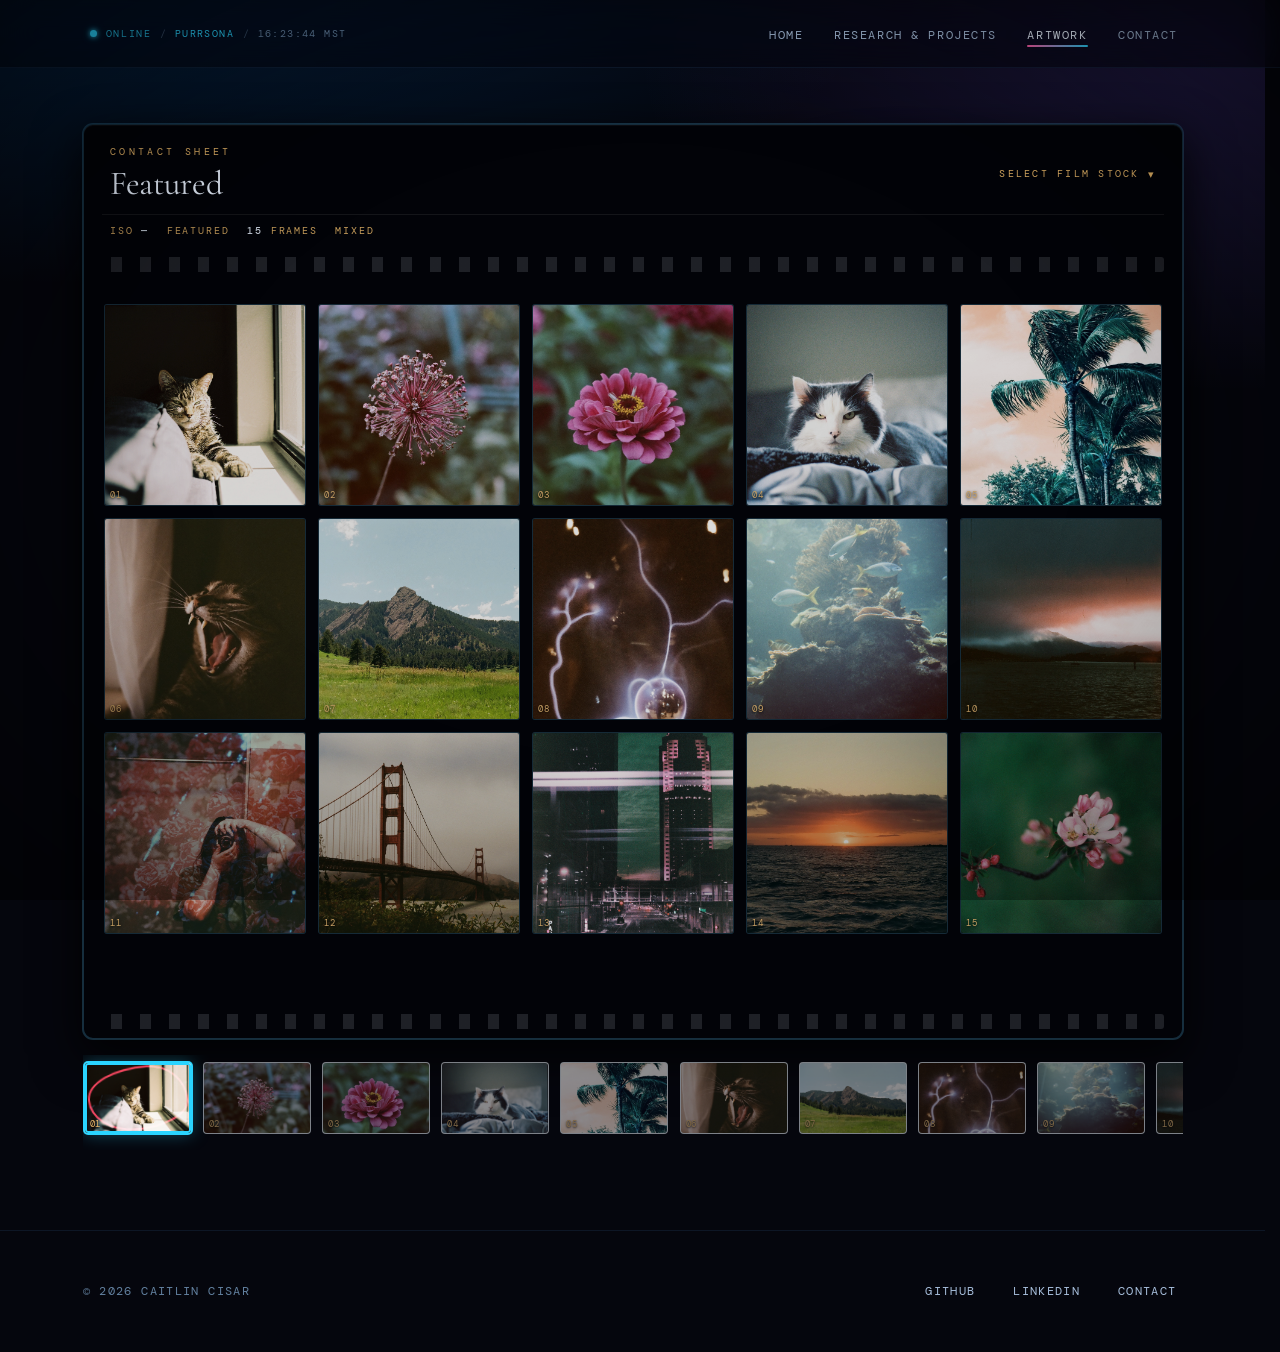
==== artwork.html @ 6bfe5626 "Initial commit: personal website" ====
<!DOCTYPE html>
<html lang="en" data-theme="night">
<head>
  <meta charset="UTF-8" />
  <meta name="viewport" content="width=device-width, initial-scale=1.0" />
  <title>Artwork — Caitlin Cisar</title>
  <meta name="description" content="Film photography by Caitlin Cisar." />
  <meta name="author" content="Caitlin Cisar" />
  <meta name="theme-color" content="#060a14" />

  <!-- Social sharing. Base URL is the live custom domain; update it here if the domain changes. -->
  <meta property="og:type" content="website" />
  <meta property="og:site_name" content="Caitlin Cisar" />
  <meta property="og:title" content="Artwork — Caitlin Cisar" />
  <meta property="og:description" content="Film photography by Caitlin Cisar." />
  <meta property="og:url" content="https://www.caitlincisar.com/artwork.html" />
  <meta property="og:image" content="https://www.caitlincisar.com/images/Featured/featured-01.jpg" />
  <meta name="twitter:card" content="summary_large_image" />
  <meta name="twitter:title" content="Artwork — Caitlin Cisar" />
  <meta name="twitter:description" content="Film photography by Caitlin Cisar." />
  <meta name="twitter:image" content="https://www.caitlincisar.com/images/Featured/featured-01.jpg" />

  <link rel="icon" href="favicon.png" type="image/png" />
  <link rel="stylesheet" href="style.css" />
  <noscript><style>[data-reveal]{opacity:1 !important;transform:none !important;}</style></noscript>
</head>
<body>

  <div class="night-grid" aria-hidden="true"></div>

  <main>
    <div class="container">

      <!-- Contact sheet: film-stock selector + cinematic frame + filmstrip -->
      <section class="contact-sheet" id="contactSheet" data-reveal>
        <div class="filmframe">

          <div class="cs-head">
            <div class="cs-bar">
              <div class="cs-title">
                <span class="cs-kicker">Contact Sheet</span>
                <h2 class="cs-roll" id="csRoll">—</h2>
              </div>
              <div class="cs-stocks" id="stockMenu">
                <button class="cs-stocks-trigger" id="stockTrigger" type="button"
                        aria-haspopup="listbox" aria-expanded="false" aria-controls="stockOptions">
                  Select Film Stock <span class="cs-caret" aria-hidden="true">▾</span>
                </button>
                <ul class="cs-stocks-options" id="stockOptions" role="listbox" aria-label="Film stock" hidden></ul>
              </div>
            </div>

            <div class="cs-meta" id="csMeta"></div>
          </div>

          <div class="sprockets" aria-hidden="true"></div>
          <div class="rebate-print" id="rebate" aria-hidden="true"></div>

          <!-- Fixed-height content shell so grid ⇄ single never resizes -->
          <div class="cs-content">

          <!-- Contact-sheet grid view (all frames) -->
          <div class="contact-grid" id="contactGrid" role="list" aria-label="Contact sheet — all frames"></div>

          <!-- Single-frame cinematic viewer -->
          <div class="gallery-stage" id="stage" role="group" aria-label="Featured photograph">
            <img id="frameA" class="show" alt="" />
            <img id="frameB" alt="" />

            <button class="gallery-back" id="backBtn" type="button" aria-label="Back to contact sheet">⊞ Contact sheet</button>
            <button class="gallery-expand" id="expandBtn" type="button" aria-label="View full size">Expand ⤢</button>

            <button class="gallery-nav prev" id="prevBtn" type="button" aria-label="Previous photo">‹</button>
            <button class="gallery-nav next" id="nextBtn" type="button" aria-label="Next photo">›</button>

            <div class="gallery-hud">
              <span class="gallery-frame-no" id="frameNo"></span>
            </div>

            <div class="shutter" id="shutter" aria-hidden="true"></div>
          </div>

          </div><!-- /.cs-content -->

          <div class="sprockets" aria-hidden="true"></div>
        </div>

        <div class="filmstrip" id="filmstrip" role="tablist" aria-label="Photo thumbnails"></div>
      </section>

    </div>
  </main>

  <div class="lightbox" id="lightbox" role="dialog" aria-modal="true" aria-label="Photo viewer">
    <div class="lightbox-inner">
      <button class="lightbox-close" id="lightboxClose">Close ✕</button>
      <img id="lightboxImg" alt="" />
    </div>
  </div>

  <script>
  // ── CONTACT SHEET / CINEMATIC GALLERY ─────────────────────────────
  (function() {

    // ── COLLECTIONS ──────────────────────────────────────────────────
    // Each entry is one collection in the dropdown — a themed set ("Lady
    // Grey") or a real film stock ("Kodak Gold"), they work the same way:
    //   folder : a subfolder under images/ where that set's scans live
    //   frames : the photo filenames in that folder (no captions needed)
    // Entries with an empty `frames` array are auto-hidden, so you can
    // pre-stub a collection and fill it in later. The dropdown sorts them
    // alphabetically, and every roll deals its contact sheet in a fresh
    // random order on each visit. Cosmetic fields: `grease` is the "select"
    // circle on the active frame, and `iso`/`code`/`format` print in the
    // meta + rebate row (use friendly values for non-film sets).
    //
    // Scans are named uniformly by tools/rename-images.sh as
    // <slug>-NN.<ext>, so `frames` is just seq(slug, count): e.g.
    // seq('kodak-gold', 20) -> kodak-gold-01.jpg … kodak-gold-20.jpg.
    // Pass a third arg for a non-jpg extension, or spread two calls when a
    // roll mixes formats.
    const seq = (slug, count, ext = 'jpg') =>
      Array.from({ length: count }, (_, i) =>
        `${slug}-${String(i + 1).padStart(2, '0')}.${ext}`);

    const STOCKS = [

      // ── THEMED COLLECTIONS ───────────────────────────────────────────
      {
        // A curated mix — copy favorites from any roll into images/Featured.
        name: 'Featured', iso: '—', code: 'FEATURED', format: 'mixed',
        grease: '#ff3b5c', folder: 'images/Featured',
        frames: seq('featured', 15),
      },
      {
        name: 'Black & White', iso: '—', code: 'B&W', format: '35mm',
        grease: '#ff3b5c', folder: 'images/Black & White',
        frames: seq('black-white', 14),
      },
      {
        name: 'Multiple Exposures', iso: '—', code: 'MULTI EXP', format: '35mm',
        grease: '#ffd23b', folder: 'images/Multiple Exposures',
        frames: seq('multiple-exposures', 7),
      },

      // ── FILM STOCKS ──────────────────────────────────────────────────
      {
        name: 'Kodak Gold', iso: 200, code: 'GA 135', format: '35mm',
        grease: '#ff3b5c', folder: 'images/Kodak Gold',
        frames: seq('kodak-gold', 15),
      },
      {
        name: 'Kodak Portra', iso: 400, code: 'PR 135', format: '35mm',
        grease: '#ff3b5c', folder: 'images/Kodak Portra',
        frames: seq('kodak-portra', 15),
      },
      {
        name: 'LomoChrome', iso: '—', code: 'LOMO', format: '35mm',
        grease: '#ffd23b', folder: 'images/LomoChrome',
        frames: seq('lomochrome', 7),
      },

      // ── ADD YOUR OTHER ROLLS BELOW ───────────────────────────────────
      // 1. Make a folder under images/ (the `folder` value).
      // 2. Drop your scans in it.
      // 3. Add the filenames to `frames`.
      // The roll then appears in the dropdown automatically.
      {
        name: 'CineStill 800T', iso: 800, code: '800T', format: '35mm',
        grease: '#ff3b5c', folder: 'images/CineStill',
        frames: [],
      },
      {
        name: 'Ilford HP5', iso: 400, code: 'HP5+', format: '35mm',
        grease: '#ff3b5c', folder: 'images/Ilford HP5',
        frames: [],
      },
    ];

    const SHUFFLE = { name: 'Shuffle All', iso: '—', code: 'MIX', format: '35mm', grease: '#ff3b5c' };

    // ── refs ──
    const stripEl   = document.getElementById('filmstrip');
    const frameNoEl = document.getElementById('frameNo');
    const layerA    = document.getElementById('frameA');
    const layerB    = document.getElementById('frameB');
    const prevBtn   = document.getElementById('prevBtn');
    const nextBtn   = document.getElementById('nextBtn');
    const expandBtn = document.getElementById('expandBtn');
    const backBtn   = document.getElementById('backBtn');
    const menuEl    = document.getElementById('stockMenu');
    const triggerEl = document.getElementById('stockTrigger');
    const optionsEl = document.getElementById('stockOptions');
    const sheetEl   = document.getElementById('contactSheet');
    const rollEl    = document.getElementById('csRoll');
    const metaEl    = document.getElementById('csMeta');
    const rebateEl  = document.getElementById('rebate');
    const gridEl    = document.getElementById('contactGrid');
    const shutterEl = document.getElementById('shutter');

    const reduceMotion = window.matchMedia('(prefers-reduced-motion: reduce)').matches;

    const pad = n => String(n).padStart(2, '0');

    let activeLayer = layerA;
    let activeStock = null;
    let frames  = [];
    let total   = 0;
    let current = 0;
    let thumbs  = [];

    // only rolls that actually have photos — Featured pinned first (it's the
    // landing set for the page), the rest listed alphabetically
    const available = STOCKS.filter(s => s.frames && s.frames.length)
      .sort((a, b) => {
        if (a.name === 'Featured') return -1;
        if (b.name === 'Featured') return 1;
        return a.name.localeCompare(b.name);
      });

    const srcFor = (stock, file) => stock.folder.replace(/\/+$/, '') + '/' + file;
    const expand = stock => stock.frames.map(file => ({ src: srcFor(stock, file), stock }));
    function shuffle(arr) {
      for (let i = arr.length - 1; i > 0; i--) {
        const j = Math.floor(Math.random() * (i + 1));
        [arr[i], arr[j]] = [arr[j], arr[i]];
      }
      return arr;
    }

    // ── populate film-stock dropdown ──
    const stockOpts = [];
    function addStockOption(value, label) {
      const li = document.createElement('li');
      li.className = 'cs-stock-opt';
      li.dataset.value = value;
      li.textContent = label;
      li.setAttribute('role', 'option');
      li.setAttribute('aria-selected', 'false');
      li.addEventListener('click', () => { loadStock(value); closeMenu(); });
      optionsEl.appendChild(li);
      stockOpts.push(li);
    }
    available.forEach((s, i) => addStockOption(String(i), s.name));
    if (available.length > 1) addStockOption('shuffle', '⤮ ' + SHUFFLE.name);

    function setActiveTab(value) {
      stockOpts.forEach(o =>
        o.setAttribute('aria-selected', o.dataset.value === value ? 'true' : 'false'));
    }

    // ── dropdown open/close ──
    function openMenu()  { optionsEl.hidden = false; menuEl.classList.add('open');  triggerEl.setAttribute('aria-expanded', 'true'); }
    function closeMenu() { optionsEl.hidden = true;  menuEl.classList.remove('open'); triggerEl.setAttribute('aria-expanded', 'false'); }
    triggerEl.addEventListener('click', () => { optionsEl.hidden ? openMenu() : closeMenu(); });
    document.addEventListener('click', e => { if (!menuEl.contains(e.target)) closeMenu(); });
    document.addEventListener('keydown', e => { if (e.key === 'Escape') closeMenu(); });

    function loadStock(value) {
      setActiveTab(value);
      if (value === 'shuffle') {
        let all = [];
        available
          .filter(s => !s.shuffleExclude)
          .forEach(s => { all = all.concat(expand(s)); });
        frames = shuffle(all);
        activeStock = SHUFFLE;
      } else {
        const s = available[+value] || available[0];
        frames = shuffle(expand(s));   // each roll deals in a fresh order
        activeStock = s;
      }
      total = frames.length;
      applyChrome();
      buildThumbs();
      buildGrid();
      current = 0;
      show(0, true);
      enterGrid();          // every roll opens to its contact sheet
    }

    function applyChrome() {
      sheetEl.style.setProperty('--grease', activeStock.grease || '#ff3b5c');
      rollEl.textContent = activeStock.name;
      metaEl.innerHTML =
        '<span>ISO <b>' + activeStock.iso + '</b></span>' +
        '<span>' + activeStock.code + '</span>' +
        '<span><b>' + total + '</b> frames</span>' +
        '<span>' + activeStock.format + '</span>';
    }

    function buildThumbs() {
      stripEl.innerHTML = '';
      thumbs = frames.map((f, i) => {
        const t = document.createElement('button');
        t.type = 'button';
        t.className = 'filmstrip-thumb';
        t.setAttribute('role', 'tab');
        t.setAttribute('aria-label', 'Frame ' + (i + 1));
        const img = document.createElement('img');
        img.src = f.src; img.alt = 'Frame ' + (i + 1); img.loading = 'lazy';
        const no = document.createElement('span');
        no.className = 'fs-no'; no.textContent = pad(i + 1);
        const mark = document.createElement('span');
        mark.className = 'fs-mark'; mark.setAttribute('aria-hidden', 'true');
        t.append(img, no, mark);
        t.addEventListener('click', () => enterSingle(i));
        stripEl.appendChild(t);
        return t;
      });
    }

    // Build the contact-sheet grid (all frames at once)
    function buildGrid() {
      gridEl.innerHTML = '';
      frames.forEach((f, i) => {
        const cell = document.createElement('button');
        cell.type = 'button';
        cell.className = 'cg-cell';
        cell.setAttribute('role', 'listitem');
        cell.setAttribute('aria-label', 'Open frame ' + (i + 1));
        const img = document.createElement('img');
        img.src = f.src; img.alt = 'Frame ' + (i + 1); img.loading = 'lazy';
        const no = document.createElement('span');
        no.className = 'cg-no'; no.textContent = pad(i + 1);
        const mark = document.createElement('span');
        mark.className = 'cg-mark'; mark.setAttribute('aria-hidden', 'true');
        cell.append(img, no, mark);
        cell.addEventListener('click', () => enterSingle(i));
        gridEl.appendChild(cell);
      });
    }

    // ── View switching: contact sheet ⇄ single frame ──
    function enterGrid() {
      sheetEl.classList.add('mode-grid');
      sheetEl.classList.remove('mode-single');
    }
    function enterSingle(i) {
      sheetEl.classList.add('mode-single');
      sheetEl.classList.remove('mode-grid');
      navigate(i, true);
    }

    // ── Camera shutter: blink the frame closed, swap, reopen ──
    let shutterTimer = null;
    function fireShutter(midCb) {
      if (reduceMotion) { if (midCb) midCb(); return; }
      shutterEl.classList.remove('firing');
      void shutterEl.offsetWidth;              // restart the animation
      shutterEl.classList.add('firing');
      setTimeout(() => { if (midCb) midCb(); }, 130);   // swap while closed
      clearTimeout(shutterTimer);
      shutterTimer = setTimeout(() => shutterEl.classList.remove('firing'), 360);
    }
    // Navigate with the shutter effect; `force` reshoots even if same index
    function navigate(i, force) {
      i = (i + total) % total;
      if (!force && i === current) return;
      fireShutter(() => show(i));
    }

    // Kodak-style edge printing: roll code + frame ticks around current
    function rebate() {
      let ticks = '';
      for (let d = -2; d <= 2; d++) {
        const i = current + d;
        if (i < 0 || i >= total) continue;
        const n = pad(i + 1);
        ticks += (i === current)
          ? '<span class="rb-cur">&#10098;' + n + '&#10099;</span> '
          : '<span class="rb-mark">&#9656;' + n + '</span> ';
      }
      rebateEl.innerHTML =
        '<span class="rb-roll">' + activeStock.code + '</span> ' + ticks +
        '<span class="rb-mark">&#8614;&#8614;</span>';
    }

    function show(i, skipScroll) {
      if (!total) return;
      i = (i + total) % total;
      current = i;
      const f = frames[i];

      const incoming = (activeLayer === layerA) ? layerB : layerA;
      const outgoing = activeLayer;
      // idempotent swap: capture `outgoing` so a cached image firing both
      // the .complete branch and onload can't hide the layer it just showed
      const reveal = () => {
        incoming.classList.add('show');
        if (outgoing !== incoming) outgoing.classList.remove('show');
        activeLayer = incoming;
      };
      incoming.onload = reveal;
      incoming.onerror = reveal;
      incoming.alt = 'Frame ' + pad(i + 1);
      incoming.src = f.src;
      if (incoming.complete) reveal();

      frameNoEl.innerHTML = '<b>' + pad(i + 1) + '</b> / ' + pad(total);
      rebate();

      thumbs.forEach((t, ti) => t.classList.toggle('active', ti === i));
      if (!skipScroll && thumbs[i]) {
        thumbs[i].scrollIntoView({ behavior: 'smooth', inline: 'center', block: 'nearest' });
      }
    }

    prevBtn.addEventListener('click', () => navigate(current - 1));
    nextBtn.addEventListener('click', () => navigate(current + 1));
    backBtn.addEventListener('click', enterGrid);

    // ── Lightbox ──
    const lightbox    = document.getElementById('lightbox');
    const lightboxImg = document.getElementById('lightboxImg');
    const closeBtn    = document.getElementById('lightboxClose');

    function openLightbox() {
      if (!total) return;
      lightboxImg.src = frames[current].src;
      lightboxImg.alt = 'Frame ' + pad(current + 1);
      lightbox.classList.add('active');
      document.body.style.overflow = 'hidden';
    }
    function closeLightbox() {
      lightbox.classList.remove('active');
      lightboxImg.src = '';
      document.body.style.overflow = '';
    }
    expandBtn.addEventListener('click', openLightbox);
    document.getElementById('stage').addEventListener('click', e => {
      // ignore clicks on the controls
      if (e.target.closest('button')) return;
      openLightbox();
    });
    closeBtn.addEventListener('click', closeLightbox);
    lightbox.addEventListener('click', e => { if (e.target === lightbox) closeLightbox(); });

    // ── Keyboard ──
    document.addEventListener('keydown', e => {
      if (lightbox.classList.contains('active')) {
        if (e.key === 'Escape') closeLightbox();
        if (e.key === 'ArrowLeft')  { show(current - 1); lightboxImg.src = frames[current].src; }
        if (e.key === 'ArrowRight') { show(current + 1); lightboxImg.src = frames[current].src; }
        return;
      }
      // Arrows + Escape only act in the single-frame view
      if (!sheetEl.classList.contains('mode-single')) return;
      if (e.key === 'ArrowLeft')  navigate(current - 1);
      if (e.key === 'ArrowRight') navigate(current + 1);
      if (e.key === 'Escape')     enterGrid();
    });

    // ── Init ── open on Featured if present, else the first roll
    if (available.length) {
      const startIdx = available.findIndex(s => s.name === 'Featured');
      loadStock(String(startIdx >= 0 ? startIdx : 0));
    } else {
      rollEl.textContent = 'No rolls yet';
    }
  })();
  </script>

  <script src="shell.js" defer></script>

</body>
</html>
---- style.css ----
/* ============================================
   CAITLIN CISAR / caitlincisar.com
   ============================================ */

@import url('https://fonts.googleapis.com/css2?family=Cormorant+Garamond:ital,wght@0,300;0,400;0,500;1,300;1,400&family=IBM+Plex+Sans:wght@300;400;500;600&family=DM+Mono:wght@300;400;500&display=swap');

/* ============================================
   THEME TOKENS
   ============================================ */

:root {
  --bg:          #05060d;
  --bg-2:        #0a0e1a;
  --ink:         #e9f2ff;
  --ink-soft:    #a6bdda;
  --mid:         #62809f;
  --accent:      #2ad4ff;
  --accent2:     #7c5cff;
  --pink:        #ff5ea8;
  --link:        #4da6ff;
  --link-glow:   rgba(77,166,255,0.55);

  /* Surfaces */
  --rule:        rgba(90,170,255,0.10);
  --rule-solid:  rgba(90,200,255,0.22);
  --rule-bright: rgba(90,210,255,0.45);
  --tag-bg:      rgba(42,212,255,0.05);
  --glass:       linear-gradient(160deg, rgba(22,30,52,0.66), rgba(9,13,24,0.72));
  --glass-soft:  linear-gradient(160deg, rgba(20,28,48,0.5), rgba(8,12,22,0.55));
  --card-bg:     rgba(10,14,26,0.7);

  /* Glow */
  --glow:        0 0 22px rgba(42,212,255,0.5);
  --glow-pink:   0 0 18px rgba(255,94,168,0.5);
  --halo:        0 0 0 1px var(--rule-solid), 0 18px 50px rgba(0,0,0,0.5), inset 0 1px 0 rgba(255,255,255,0.04);

  --nav-bg:      rgba(6,8,16,0.6);

  /* Type scale */
  --text-xs:   0.72rem;
  --text-sm:   0.86rem;
  --text-base: 1rem;
  --text-md:   1.15rem;
  --text-lg:   clamp(1.5rem, 2.4vw, 1.9rem);
  --text-xl:   clamp(2rem, 4vw, 2.9rem);
  --text-2xl:  clamp(2.6rem, 6vw, 4.2rem);

  /* Motion */
  --ease:      cubic-bezier(0.22, 0.68, 0.18, 1);
  --maxw:      1180px;
}

/* ============================================
   RESET & BASE
   ============================================ */

*, *::before, *::after { box-sizing: border-box; margin: 0; padding: 0; }
html { scroll-behavior: smooth; scrollbar-gutter: stable; }

body {
  color: var(--ink);
  font-family: 'IBM Plex Sans', system-ui, sans-serif;
  font-size: var(--text-base);
  line-height: 1.72;
  -webkit-font-smoothing: antialiased;
  text-rendering: optimizeLegibility;
  overflow-x: hidden;
  padding-top: 68px;
  background:
    radial-gradient(ellipse 130% 80% at 6% -10%, rgba(0,110,210,0.30) 0%, transparent 52%),
    radial-gradient(ellipse 95% 75% at 98% 6%, rgba(124,92,255,0.22) 0%, transparent 50%),
    radial-gradient(ellipse 80% 60% at 50% 120%, rgba(255,94,168,0.10) 0%, transparent 60%),
    var(--bg);
  background-attachment: fixed;
}

/* Aurora depth layer */
.night-grid {
  display: block;
  position: fixed;
  inset: -10% -10% -10% -10%;
  z-index: 0;
  pointer-events: none;
  -webkit-mask-image: radial-gradient(ellipse 70% 60% at 50% 30%, #000 0%, transparent 78%);
  mask-image: radial-gradient(ellipse 70% 60% at 50% 30%, #000 0%, transparent 78%);
  opacity: 0.5;
}

/* Aurora bloom */
.night-grid::after {
  content: '';
  position: absolute;
  inset: 0;
  background:
    radial-gradient(closest-side, rgba(42,212,255,0.10), transparent 70%) 14% 22% / 46% 46% no-repeat,
    radial-gradient(closest-side, rgba(124,92,255,0.10), transparent 70%) 84% 18% / 50% 50% no-repeat,
    radial-gradient(closest-side, rgba(255,94,168,0.06), transparent 70%) 60% 90% / 44% 44% no-repeat;
  animation: auroraDrift 30s ease-in-out infinite alternate;
}
@keyframes auroraDrift {
  0%   { transform: translate3d(0,0,0) scale(1); }
  50%  { transform: translate3d(2%, -2%, 0) scale(1.06); }
  100% { transform: translate3d(-2%, 1%, 0) scale(1.02); }
}

/* Vignette */
body::before {
  content: '';
  position: fixed;
  inset: 0;
  background: radial-gradient(ellipse at center, transparent 48%, rgba(0,0,0,0.5) 100%);
  pointer-events: none;
  z-index: 9996;
}

/* ============================================
   SCROLL REVEAL
   ============================================ */

[data-reveal] {
  opacity: 0;
  transform: translateY(20px);
  transition: opacity 0.7s var(--ease), transform 0.7s var(--ease);
  transition-delay: var(--reveal-delay, 0s);
  will-change: opacity, transform;
}
[data-reveal].in { opacity: 1; transform: none; }

@media (prefers-reduced-motion: reduce) {
  * { animation-duration: 0.001ms !important; animation-iteration-count: 1 !important; }
  [data-reveal] { opacity: 1; transform: none; transition: none; }
  html { scroll-behavior: auto; }
}

/* ============================================
   TYPOGRAPHY
   ============================================ */

h1, h2, h3 {
  font-family: 'Cormorant Garamond', Georgia, serif;
  font-weight: 300;
  letter-spacing: -0.01em;
  color: var(--ink);
}

h1 { text-shadow: 0 0 38px rgba(42,212,255,0.16); }
p  { color: var(--ink-soft); }

::selection { background: rgba(42,212,255,0.28); color: #fff; }

/* ============================================
   LINKS
   ============================================ */

a {
  color: var(--ink);
  text-decoration: underline;
  text-decoration-color: var(--rule-bright);
  text-underline-offset: 3px;
  transition: text-shadow 0.2s, color 0.2s, text-decoration-color 0.2s;
  border-radius: 2px;
}
a:hover {
  color: #fff;
  text-shadow: 0 0 18px rgba(42,212,255,0.7), 0 0 8px rgba(42,212,255,0.4);
  text-decoration-color: var(--accent);
}

:focus-visible {
  outline: 2px solid var(--accent);
  outline-offset: 3px;
  border-radius: 3px;
}

/* ============================================
   NAV
   ============================================ */

nav {
  position: fixed;
  top: 0; left: 0; right: 0;
  z-index: 500;
  height: 68px;
  background: var(--nav-bg);
  border-bottom: 1px solid var(--rule);
  display: flex;
  align-items: center;
  justify-content: center;
  backdrop-filter: blur(18px) saturate(140%);
  -webkit-backdrop-filter: blur(18px) saturate(140%);
}

.nav-inner {
  width: 100%;
  max-width: var(--maxw);
  padding: 0 2.5rem;
  display: flex;
  align-items: center;
  justify-content: space-between;
}

.nav-status {
  display: flex;
  align-items: center;
  gap: 0.55rem;
  flex-shrink: 0;
}
.nav-status-dot {
  width: 7px; height: 7px;
  border-radius: 50%;
  background: var(--accent);
  box-shadow: 0 0 5px var(--accent), 0 0 10px rgba(42,212,255,0.4);
  animation: statusPulse 3s ease-in-out infinite;
  flex-shrink: 0;
}
@keyframes statusPulse {
  0%, 100% { opacity: 1; box-shadow: 0 0 5px var(--accent), 0 0 12px rgba(42,212,255,0.45); }
  50%      { opacity: 0.35; box-shadow: 0 0 2px var(--accent); }
}
.nav-status-label {
  font-family: 'DM Mono', monospace;
  font-size: 0.62rem;
  letter-spacing: 0.16em;
  text-transform: uppercase;
  color: var(--accent);
  opacity: 0.85;
}
.nav-status-sep {
  font-family: 'DM Mono', monospace;
  font-size: 0.62rem;
  color: var(--mid);
  opacity: 0.5;
}
.nav-status-time {
  font-family: 'DM Mono', monospace;
  font-size: 0.62rem;
  letter-spacing: 0.14em;
  color: var(--mid);
  text-transform: uppercase;
}
.nav-status-link {
  font-family: 'DM Mono', monospace;
  font-size: 0.62rem;
  letter-spacing: 0.14em;
  text-transform: uppercase;
  color: var(--accent);
  text-decoration: none;
  cursor: pointer;
  transition: color 0.2s;
}
.nav-status-link:hover {
  color: #fff;
  text-decoration: none;
}

.nav-links {
  display: flex;
  align-items: center;
  gap: 0.4rem;
  list-style: none;
}
.nav-links a {
  font-family: 'DM Mono', monospace;
  font-size: 0.76rem;
  letter-spacing: 0.13em;
  text-transform: uppercase;
  color: var(--ink-soft);
  text-decoration: none;
  padding: 6px 12px;
  border-radius: 6px;
  position: relative;
  transition: color 0.2s, background-color 0.2s;
}
.nav-links a:hover {
  color: #fff;
  background-color: rgba(90,200,255,0.07);
  text-decoration: none;
}
.nav-links a.active { color: var(--ink); }
.nav-links a::after {
  content: '';
  position: absolute;
  bottom: 2px; left: 12px;
  width: 0; height: 1.5px;
  border-radius: 2px;
  background: linear-gradient(to right, var(--pink), var(--accent));
  transition: width 0.3s var(--ease);
}
.nav-links a.active::after { width: calc(100% - 24px); }

/* ============================================
   LAYOUT UTILS
   ============================================ */

.container {
  max-width: var(--maxw);
  margin: 0 auto;
  padding: 0 2.5rem;
  position: relative;
  z-index: 1;
}

main { animation: fadeUp 0.6s var(--ease) both; position: relative; z-index: 1; }
@keyframes fadeUp {
  from { opacity: 0; transform: translateY(16px); }
  to   { opacity: 1; transform: translateY(0); }
}

.section-heading {
  font-family: 'DM Mono', monospace;
  font-size: var(--text-xs);
  letter-spacing: 0.24em;
  text-transform: uppercase;
  color: var(--pink);
  margin-bottom: 1.8rem;
  display: flex;
  align-items: center;
  gap: 1rem;
}
.section-heading::before {
  content: '';
  width: 6px; height: 6px;
  flex-shrink: 0;
  border-radius: 50%;
  background: var(--pink);
  box-shadow: 0 0 8px var(--pink);
}
.section-heading::after {
  content: '';
  flex: 1;
  height: 1px;
  background: linear-gradient(to right, var(--rule-solid), transparent);
}

/* Reusable glass panel */
.glass {
  background: var(--glass);
  border: 1px solid var(--rule-solid);
  border-radius: 16px;
  box-shadow: var(--halo);
  backdrop-filter: blur(12px);
  -webkit-backdrop-filter: blur(12px);
}

/* ============================================
   HOME
   ============================================ */

.home-grid {
  display: grid;
  grid-template-columns: 0.85fr 1.15fr;
  gap: 4.5rem;
  align-items: center;
  padding: 3rem 0 5rem;
}

.home-photo { position: relative; }

.polaroid-grid {
  display: grid;
  grid-template-columns: repeat(2, 1fr);
  gap: 1.1rem;
}
.polaroid {
  margin: 0;
  background: #fdfdfb;
  padding: 7px 7px 44px;
  border-radius: 3px;
  box-shadow: 0 0 50px rgba(42,212,255,0.08), 0 16px 40px rgba(0,0,0,0.55);
  transition: box-shadow 0.4s var(--ease), transform 0.4s var(--ease);
}
.polaroid img {
  width: 100%;
  aspect-ratio: 4/5;
  object-fit: cover;
  display: block;
  background: #11131a;
  transition: filter 0.4s var(--ease);
}
.polaroid:hover {
  box-shadow: 0 0 50px rgba(42,212,255,0.3), 0 18px 46px rgba(0,0,0,0.6);
  transform: translateY(-4px);
}
.polaroid:hover img { filter: brightness(1.05) saturate(1.06); }

.home-text .eyebrow {
  font-family: 'DM Mono', monospace;
  font-size: var(--text-xs);
  letter-spacing: 0.22em;
  text-transform: uppercase;
  color: var(--accent);
  margin-bottom: 1.1rem;
  display: inline-block;
}
.home-text h1 {
  font-size: var(--text-xl);
  line-height: 1.08;
  margin-bottom: 1.8rem;
  letter-spacing: -0.015em;
}
.home-text h1 em {
  font-style: italic;
  background: linear-gradient(120deg, var(--accent), var(--accent2));
  -webkit-background-clip: text;
  background-clip: text;
  -webkit-text-fill-color: transparent;
}
.home-text h1 .pronoun {
  display: block;
  font-family: 'DM Mono', monospace;
  font-size: 0.9rem;
  letter-spacing: 0.18em;
  text-transform: uppercase;
  color: var(--mid);
  margin-top: 0.9rem;
  -webkit-text-fill-color: var(--mid);
}
.home-text p {
  font-size: var(--text-sm);
  color: var(--ink-soft);
  margin-bottom: 1.1rem;
  font-weight: 300;
  max-width: 52ch;
}

.cta-row {
  margin-top: 2.2rem;
  display: grid;
  grid-template-columns: repeat(2, minmax(0, 1fr));
  grid-auto-rows: 1fr;
  gap: 0.7rem;
  max-width: 480px;
}

/* LCARS style console buttons */
.btn-lcars {
  --lcars: #ff9966;
  font-family: 'DM Mono', monospace;
  font-size: var(--text-xs);
  letter-spacing: 0.1em;
  text-transform: uppercase;
  color: #05060d;
  background: var(--lcars);
  border: none;
  cursor: pointer;
  text-decoration: none;
  display: inline-flex;
  align-items: center;
  gap: 0.65rem;
  padding: 0.6rem 1.3rem 0.6rem 0.95rem;
  border-radius: 999px;
  line-height: 1;
  position: relative;
  transition: filter 0.2s var(--ease), transform 0.18s var(--ease), box-shadow 0.25s var(--ease);
}
.btn-lcars::before {
  content: attr(data-code);
  font-size: 0.56rem;
  letter-spacing: 0.04em;
  background: rgba(5,6,13,0.82);
  color: var(--lcars);
  padding: 0.34em 0.55em;
  border-radius: 3px;
  line-height: 1;
}
.btn-lcars:hover {
  filter: brightness(1.12);
  transform: translateY(-2px);
  box-shadow: 0 8px 22px rgba(0,0,0,0.4),
              0 0 22px color-mix(in srgb, var(--lcars) 45%, transparent);
}
.btn-lcars:active { transform: translateY(0); }
.btn-lcars:focus-visible { outline: 2px solid #fff; outline-offset: 3px; }

/* ============================================
   SKILLS
   ============================================ */

.skills-section { padding: 1rem 0 5rem; }

.skills-grid {
  display: grid;
  grid-template-columns: repeat(3, 1fr);
  gap: 1rem;
}

.skill-card {
  background: var(--glass-soft);
  border: 1px solid var(--rule);
  border-radius: 14px;
  padding: 1.7rem 1.7rem 2rem;
  position: relative;
  cursor: default;
  overflow: hidden;
  backdrop-filter: blur(10px);
  -webkit-backdrop-filter: blur(10px);
  transition: border-color 0.3s var(--ease), box-shadow 0.3s var(--ease), transform 0.3s var(--ease);
}
/* Radial glow */
.skill-card::before {
  content: '';
  position: absolute;
  top: -40%; left: -20%;
  width: 80%; height: 80%;
  background: radial-gradient(closest-side, rgba(42,212,255,0.16), transparent 70%);
  opacity: 0;
  transition: opacity 0.35s var(--ease);
  pointer-events: none;
}
.skill-card:hover {
  border-color: var(--rule-bright);
  box-shadow: 0 0 0 1px var(--rule-solid), 0 16px 40px rgba(0,0,0,0.45), 0 0 30px rgba(42,212,255,0.10);
  transform: translateY(-4px);
}
.skill-card:hover::before { opacity: 1; }

.skill-card.pink-accent::before {
  background: radial-gradient(closest-side, rgba(255,94,168,0.18), transparent 70%);
}
.skill-card.pink-accent:hover {
  border-color: rgba(255,94,168,0.4);
  box-shadow: 0 0 0 1px rgba(255,94,168,0.25), 0 16px 40px rgba(0,0,0,0.45), 0 0 30px rgba(255,94,168,0.10);
}

.skill-card-head {
  display: flex;
  align-items: center;
  justify-content: space-between;
  margin-bottom: 1rem;
}
.skill-prof {
  display: inline-flex;
  align-items: center;
  gap: 5px;
}
.prof-pip {
  display: block;
  width: 16px; height: 5px;
  border-radius: 3px;
  background: var(--rule-solid);
  transition: background 0.3s var(--ease), box-shadow 0.3s var(--ease);
}
.prof-pip.is-on {
  background: var(--accent);
  box-shadow: 0 0 6px rgba(42,212,255,0.5);
}
.skill-card.pink-accent .prof-pip.is-on {
  background: var(--pink);
  box-shadow: 0 0 6px rgba(255,94,168,0.5);
}

.skill-card-icon {
  font-family: 'DM Mono', monospace;
  font-size: 1.4rem;
  display: inline-flex;
  align-items: center;
  justify-content: center;
  width: 42px; height: 42px;
  border-radius: 11px;
  background: rgba(42,212,255,0.08);
  border: 1px solid var(--rule-solid);
  color: var(--accent);
  line-height: 1;
}
.skill-card.pink-accent .skill-card-icon {
  color: var(--pink);
  background: rgba(255,94,168,0.08);
  border-color: rgba(255,94,168,0.3);
}

.skill-card-title {
  font-family: 'DM Mono', monospace;
  font-size: var(--text-xs);
  letter-spacing: 0.13em;
  text-transform: uppercase;
  color: var(--ink);
  margin-bottom: 0.6rem;
}
.skill-card-desc {
  font-size: var(--text-sm);
  color: var(--ink-soft);
  line-height: 1.62;
  font-weight: 300;
}
.skill-card::after {
  content: attr(data-num);
  position: absolute;
  top: 1.3rem; right: 1.3rem;
  font-family: 'DM Mono', monospace;
  font-size: 0.62rem;
  color: var(--mid);
  letter-spacing: 0.1em;
  opacity: 0.55;
}

/* ============================================
   TIMELINE
   ============================================ */

.timeline-section { padding: 1rem 0 5rem; }

.timeline-lede {
  font-size: var(--text-sm);
  color: var(--ink-soft);
  font-weight: 300;
  max-width: 60ch;
  margin-bottom: 2.6rem;
}

.timeline {
  list-style: none;
  margin: 0;
  padding: 0;
  position: relative;
}
/* Center rail */
.timeline::before {
  content: '';
  position: absolute;
  left: 50%;
  transform: translateX(-50%);
  top: 8px;
  bottom: 8px;
  width: 1px;
  background: linear-gradient(to bottom, var(--accent), var(--rule-solid) 55%, transparent);
}

.timeline-item {
  position: relative;
  width: 50%;
  box-sizing: border-box;
  padding-bottom: 3rem;
}
.timeline-item:nth-child(odd) {
  left: 0;
  padding-right: 0.75rem;
  text-align: right;
}
.timeline-item:nth-child(even) {
  left: 50%;
  padding-left: 0.75rem;
}
.timeline-item:last-child { padding-bottom: 0; }

/* Dots sit on the center rail */
.timeline-item::before {
  content: '';
  position: absolute;
  top: 7px;
  width: 11px; height: 11px;
  border-radius: 50%;
  background: var(--accent);
  box-shadow: 0 0 10px var(--accent), 0 0 0 4px rgba(42,212,255,0.12);
}
.timeline-item:nth-child(odd)::before  { right: -5.5px; }
.timeline-item:nth-child(even)::before { left: -5.5px; }
.timeline-item.pink-accent::before {
  background: var(--pink);
  box-shadow: 0 0 10px var(--pink), 0 0 0 4px rgba(255,94,168,0.12);
}

.timeline-year {
  font-family: 'DM Mono', monospace;
  font-size: var(--text-xs);
  letter-spacing: 0.14em;
  color: var(--accent);
  display: block;
  margin-bottom: 0.5rem;
}
.timeline-item.pink-accent .timeline-year { color: var(--pink); }

.timeline-role {
  font-size: var(--text-md);
  color: var(--ink);
  margin-bottom: 0.3rem;
  letter-spacing: -0.01em;
}
.timeline-org {
  font-family: 'DM Mono', monospace;
  font-size: var(--text-xs);
  letter-spacing: 0.08em;
  text-transform: uppercase;
  color: var(--mid);
  margin-bottom: 0.7rem;
}
.timeline-desc {
  font-size: var(--text-sm);
  color: var(--ink-soft);
  line-height: 1.62;
  font-weight: 300;
  max-width: 46ch;
  margin: 0;
}
.timeline-item:nth-child(odd) .timeline-desc { margin-left: auto; }

/* ============================================
   PURRSONA WIDGET
   ============================================ */

/* ============================================
   POP-OUT MODALS
   ============================================ */

body.modal-open { overflow: hidden; }

.modal-overlay {
  position: fixed;
  inset: 0;
  z-index: 200;
  display: flex;
  align-items: center;
  justify-content: center;
  padding: 1.5rem;
  background: rgba(2,4,10,0.72);
  backdrop-filter: blur(8px);
  -webkit-backdrop-filter: blur(8px);
  opacity: 0;
  transition: opacity 0.22s var(--ease);
}
.modal-overlay[hidden] { display: none; }
.modal-overlay.show { opacity: 1; }

.modal-panel {
  width: min(520px, 100%);
  max-height: 88vh;
  overflow: auto;
  background: var(--glass);
  border: 1px solid var(--rule-solid);
  border-radius: 16px;
  box-shadow: var(--halo);
  backdrop-filter: blur(16px);
  -webkit-backdrop-filter: blur(16px);
  transform: translateY(14px) scale(0.985);
  transition: transform 0.24s var(--ease);
}
.modal-overlay.show .modal-panel { transform: translateY(0) scale(1); }
.modal-panel-wide { width: min(760px, 100%); }

.modal-bar {
  display: flex;
  align-items: center;
  gap: 0.9rem;
  padding: 0.95rem 1.2rem;
  border-bottom: 1px solid var(--rule);
  position: sticky;
  top: 0;
  z-index: 1;
  background: linear-gradient(160deg, rgba(22,30,52,0.94), rgba(9,13,24,0.95));
  border-radius: 16px 16px 0 0;
}
.modal-bar::before {
  content: '';
  width: 16px;
  align-self: stretch;
  min-height: 24px;
  background: var(--accent);
  border-radius: 999px;
  box-shadow: 0 0 14px rgba(42,212,255,0.5);
  flex-shrink: 0;
}
.modal-bar-code {
  font-family: 'DM Mono', monospace;
  font-size: 0.56rem;
  letter-spacing: 0.14em;
  text-transform: uppercase;
  color: var(--mid);
}
.modal-title {
  font-family: 'DM Mono', monospace;
  font-size: 0.8rem;
  letter-spacing: 0.12em;
  text-transform: uppercase;
  color: var(--ink);
  margin: 0 auto 0 0;
}
.modal-close {
  font-family: 'DM Mono', monospace;
  font-size: 1.15rem;
  line-height: 1;
  width: 30px; height: 30px;
  display: grid;
  place-items: center;
  color: var(--ink-soft);
  background: transparent;
  border: 1px solid var(--rule-solid);
  border-radius: 8px;
  cursor: pointer;
  flex-shrink: 0;
  transition: color 0.2s, border-color 0.2s, background 0.2s;
}
.modal-close:hover {
  color: #fff;
  border-color: var(--accent);
  background: rgba(42,212,255,0.08);
}
.modal-body { padding: 1.8rem 1.7rem 2rem; }
.modal-lede {
  color: var(--ink-soft);
  font-size: var(--text-sm);
  margin: 0 0 1.4rem;
}

.contact-list { display: flex; flex-direction: column; gap: 0.7rem; }
.contact-row {
  display: flex;
  align-items: baseline;
  gap: 1rem;
  text-decoration: none;
  padding: 0.85rem 1.1rem;
  border: 1px solid var(--rule-solid);
  border-radius: 10px;
  background: rgba(8,14,26,0.5);
  transition: border-color 0.2s, background 0.2s, transform 0.18s var(--ease);
}
.contact-row:hover {
  border-color: var(--accent);
  background: rgba(42,212,255,0.06);
  transform: translateX(3px);
}
.contact-row-label {
  font-family: 'DM Mono', monospace;
  font-size: 0.6rem;
  letter-spacing: 0.18em;
  text-transform: uppercase;
  color: var(--accent);
  min-width: 70px;
}
.contact-row-val {
  font-family: 'DM Mono', monospace;
  font-size: 0.84rem;
  color: var(--ink);
}

/* Copyable contact row (the email) */
.contact-copy {
  width: 100%;
  font: inherit;
  text-align: left;
  cursor: pointer;
  color: inherit;
}
.contact-copy .contact-copy-icon {
  margin-left: auto;
  display: inline-flex;
  align-items: center;
  color: var(--accent);
  opacity: 0.7;
  transition: opacity 0.2s;
}
.contact-copy:hover .contact-copy-icon { opacity: 1; }
.contact-copy.copied { border-color: var(--accent); background: rgba(42,212,255,0.06); }
.contact-copy.copied .contact-row-val { color: var(--accent); }

.purrsona-tagline {
  font-family: 'DM Mono', monospace;
  font-size: 0.7rem;
  letter-spacing: 0.06em;
  color: var(--mid);
  margin-bottom: 1.6rem;
  position: relative;
}

.purrsona-controls {
  display: flex;
  flex-wrap: wrap;
  gap: 1.2rem;
  margin-bottom: 1.2rem;
  align-items: flex-end;
  position: relative;
}
.purrsona-field {
  display: flex;
  flex-direction: column;
  gap: 0.45rem;
}
.purrsona-label {
  font-family: 'DM Mono', monospace;
  font-size: 0.62rem;
  letter-spacing: 0.18em;
  text-transform: uppercase;
  color: var(--mid);
}

.purrsona-select,
.purrsona-input {
  font-family: 'DM Mono', monospace;
  font-size: 0.8rem;
  background: rgba(8,14,26,0.6);
  border: 1px solid var(--rule-solid);
  color: var(--ink);
  padding: 0.55rem 0.85rem;
  border-radius: 8px;
  outline: none;
  transition: border-color 0.2s, box-shadow 0.2s;
}
.purrsona-select {
  min-width: 150px;
  appearance: none;
  padding-right: 1.9rem;
  cursor: pointer;
  background-image: url("data:image/svg+xml,%3Csvg xmlns='http://www.w3.org/2000/svg' width='10' height='6'%3E%3Cpath d='M0 0l5 6 5-6z' fill='%2362809f'/%3E%3C/svg%3E");
  background-repeat: no-repeat;
  background-position: right 0.7rem center;
}
.purrsona-select option { background: #0c1020; }
.purrsona-input { min-width: 170px; cursor: text; }
.purrsona-input::placeholder { color: var(--mid); opacity: 0.7; }

.purrsona-select:hover, .purrsona-input:hover { border-color: var(--rule-bright); }
.purrsona-select:focus, .purrsona-input:focus {
  border-color: var(--accent);
  box-shadow: 0 0 0 3px rgba(42,212,255,0.14);
}

.purrsona-checkrow {
  display: flex;
  flex-wrap: wrap;
  align-items: center;
  gap: 0.7rem 1.3rem;
  position: relative;
}
.purrsona-check {
  display: flex;
  align-items: center;
  gap: 0.5rem;
  font-family: 'DM Mono', monospace;
  font-size: 0.66rem;
  letter-spacing: 0.1em;
  text-transform: uppercase;
  color: var(--ink-soft);
  cursor: pointer;
  user-select: none;
  transition: color 0.2s;
}
.purrsona-check:hover { color: var(--ink); }
.purrsona-check input[type="checkbox"] {
  appearance: none;
  width: 15px; height: 15px;
  border: 1px solid var(--rule-solid);
  background: transparent;
  border-radius: 4px;
  cursor: pointer;
  position: relative;
  flex-shrink: 0;
  transition: border-color 0.2s, background 0.2s, box-shadow 0.2s;
}
.purrsona-check input[type="checkbox"]:checked {
  background: var(--accent);
  border-color: var(--accent);
  box-shadow: 0 0 10px rgba(42,212,255,0.4);
}
.purrsona-check input[type="checkbox"]:checked::after {
  content: '';
  position: absolute;
  top: 1px; left: 4px;
  width: 4px; height: 8px;
  border: 1.5px solid #04121c;
  border-top: none; border-left: none;
  transform: rotate(40deg);
}

.purrsona-btn {
  font-family: 'DM Mono', monospace;
  font-size: 0.72rem;
  letter-spacing: 0.16em;
  text-transform: uppercase;
  color: var(--bg);
  background: linear-gradient(120deg, var(--accent), #6ad9ff);
  border: none;
  padding: 0.6rem 1.4rem;
  border-radius: 999px;
  cursor: pointer;
  transition: box-shadow 0.2s, transform 0.15s;
  white-space: nowrap;
  box-shadow: 0 6px 20px rgba(42,212,255,0.22);
}
.purrsona-btn:hover {
  box-shadow: 0 8px 26px rgba(42,212,255,0.45);
  transform: translateY(-2px);
}
.purrsona-btn:active { transform: translateY(0); }
.purrsona-btn-copy {
  background: transparent;
  color: var(--ink-soft);
  border: 1px solid var(--rule-solid);
  box-shadow: none;
}
.purrsona-btn-copy:hover {
  color: #fff;
  border-color: var(--accent);
  box-shadow: 0 0 16px rgba(42,212,255,0.2);
}
.purrsona-btn-copy.copied {
  background: var(--accent);
  color: var(--bg);
  border-color: var(--accent);
}

.purrsona-userrow {
  margin-top: 1rem;
}
.purrsona-btn-user {
  background: linear-gradient(120deg, var(--pink), #ff8cc4);
  color: var(--bg);
  box-shadow: 0 6px 20px rgba(255,94,168,0.25);
}
.purrsona-btn-user:hover {
  box-shadow: 0 8px 26px rgba(255,94,168,0.5);
}
.purrsona-btn-user.copied {
  background: var(--pink);
  color: var(--bg);
}

.purrsona-output {
  border-top: 1px solid var(--rule);
  margin-top: 1.6rem;
  padding-top: 1.6rem;
  min-height: 80px;
}
.purrsona-name {
  font-family: 'Cormorant Garamond', Georgia, serif;
  font-size: clamp(2rem, 3.4vw, 3rem);
  font-weight: 400;
  color: var(--ink);
  text-shadow: 0 0 30px rgba(42,212,255,0.22);
  margin-bottom: 0.35rem;
  letter-spacing: 0.01em;
  min-height: 1.2em;
  line-height: 1.1;
}
.purrsona-sub {
  font-family: 'DM Mono', monospace;
  font-size: 0.66rem;
  letter-spacing: 0.14em;
  color: var(--mid);
  text-transform: uppercase;
  min-height: 1.2em;
}
.purrsona-name.flash { animation: nameFlash 0.32s var(--ease); }
@keyframes nameFlash {
  from { opacity: 0; transform: translateY(6px); filter: blur(4px); }
  to   { opacity: 1; transform: translateY(0); filter: blur(0); }
}

/* ============================================
   RESEARCH HEADER
   ============================================ */

.page-header { padding: 4.5rem 0 3rem; }
.page-header h1 {
  font-size: var(--text-2xl);
  line-height: 1.05;
  max-width: 16ch;
  margin-bottom: 1rem;
  letter-spacing: -0.02em;
}
.page-header p {
  font-size: var(--text-md);
  font-weight: 300;
  color: var(--ink-soft);
  max-width: 56ch;
}
.page-header p.section-heading {
  color: var(--pink);
  font-size: var(--text-xs);
  font-weight: 400;
  max-width: none;
}

/* ============================================
   RESEARCH TERMINAL
   ============================================ */

.terminal {
  margin: 3.5rem 0 5rem;
  border-radius: 12px;
  overflow: hidden;
  border: 1px solid var(--rule-solid);
  background: #020308;
  box-shadow: var(--halo), 0 0 60px rgba(42,212,255,0.06);
}

/* Window chrome */
.term-bar {
  display: flex;
  align-items: center;
  gap: 0.9rem;
  padding: 0.6rem 1rem;
  background: #05070e;
  border-bottom: 1px solid var(--rule-solid);
}
.term-dots { display: flex; gap: 0.45rem; flex-shrink: 0; }
.term-dots .td {
  width: 11px; height: 11px;
  border-radius: 50%;
  display: inline-block;
}
.td-r { background: #ff5f56; box-shadow: 0 0 6px rgba(255,95,86,0.5); }
.td-y { background: #ffbd2e; box-shadow: 0 0 6px rgba(255,189,46,0.5); }
.td-g { background: #27c93f; box-shadow: 0 0 6px rgba(39,201,63,0.5); }
.term-title {
  flex: 1;
  text-align: center;
  font-family: 'DM Mono', monospace;
  font-size: 0.72rem;
  letter-spacing: 0.06em;
  color: var(--mid);
  white-space: nowrap;
  overflow: hidden;
  text-overflow: ellipsis;
}
.term-meta {
  flex-shrink: 0;
  font-family: 'DM Mono', monospace;
  font-size: 0.62rem;
  letter-spacing: 0.12em;
  text-transform: uppercase;
  color: var(--accent);
  opacity: 0.85;
}

/* Screen */
.term-screen {
  font-family: 'DM Mono', monospace;
  font-size: 0.82rem;
  line-height: 1.7;
  color: var(--ink-soft);
  padding: 1.3rem 1.4rem 1.5rem;
  /* Fill the viewport minus nav and terminal chrome so the page never scrolls */
  height: clamp(360px, calc(100vh - 366px), 620px);
  height: clamp(360px, calc(100dvh - 366px), 620px);
  overflow-y: auto;
  scroll-behavior: smooth;
  cursor: text;
  scrollbar-width: none;          /* Firefox: hide scrollbar, keep scroll */
  -ms-overflow-style: none;
}
.term-screen::-webkit-scrollbar { width: 0; height: 0; display: none; }

.term-output > * { margin-bottom: 0.15rem; }
.term-line { white-space: pre-wrap; word-break: break-word; }
.term-dim  { color: var(--mid); }
.term-err  { color: var(--pink); }

/* Prompt and echo */
.term-prompt { color: var(--accent); white-space: nowrap; }
.term-prompt .tp-host { color: var(--accent2); }
.term-prompt .tp-path { color: var(--mid); }
.term-echo { margin: 0.55rem 0 0.2rem; }
.term-echo-cmd { color: var(--ink); }

/* Clickable file token */
.term-file {
  color: var(--accent);
  cursor: pointer;
  border-bottom: 1px dashed rgba(42,212,255,0.4);
  transition: color 0.15s, background-color 0.15s, text-shadow 0.15s;
}
.term-file:hover,
.term-file:focus-visible {
  color: #fff;
  background: rgba(42,212,255,0.12);
  text-shadow: 0 0 12px rgba(42,212,255,0.5);
  outline: none;
}

.term-link { color: var(--link); word-break: break-all; }

/* Banner */
.term-banner { margin-bottom: 0.6rem; }
.term-art {
  font-family: 'DM Mono', monospace;
  font-size: clamp(0.42rem, 1.5vw, 0.7rem);
  line-height: 1.15;
  color: var(--accent);
  text-shadow: 0 0 14px rgba(42,212,255,0.35);
  margin: 0 0 0.4rem;
  overflow-x: auto;
  overflow-y: hidden;
  scrollbar-width: none;          /* Hide scrollbars like .term-screen */
}
.term-art::-webkit-scrollbar { width: 0; height: 0; display: none; }

/* Help table */
.term-help {
  display: grid;
  grid-template-columns: max-content 1fr;
  gap: 0.1rem 1.4rem;
  margin: 0.3rem 0 0.5rem;
}
.term-help .th-cmd  { color: var(--accent); }
.term-help .th-desc { color: var(--ink-soft); }

/* File listing (ls) */
.term-ls {
  display: grid;
  grid-template-columns: max-content 1fr;
  gap: 0.12rem 1.4rem;
  margin: 0.3rem 0 0.4rem;
  align-items: baseline;
}
.term-ls-title { color: var(--mid); }

/* Project document (cat) */
.term-doc {
  margin: 0.6rem 0 0.9rem;
  padding: 1rem 1.2rem 1.1rem;
  border-left: 2px solid var(--accent);
  background: rgba(42,212,255,0.035);
  border-radius: 0 8px 8px 0;
}
.term-doc .td-head {
  color: var(--ink);
  font-weight: 500;
  margin-bottom: 0.65rem;
  text-shadow: 0 0 14px rgba(42,212,255,0.2);
}
.term-doc .td-p {
  color: var(--ink-soft);
  margin-bottom: 0.7rem;
  max-width: 74ch;
}
.term-doc .td-tags {
  display: flex; flex-wrap: wrap; gap: 0.4rem;
  margin: 0.4rem 0 0.2rem;
}
.term-doc .td-tag {
  font-size: 0.62rem;
  letter-spacing: 0.1em;
  text-transform: uppercase;
  color: var(--mid);
  background: var(--tag-bg);
  border: 1px solid var(--rule-solid);
  padding: 0.18rem 0.55rem;
  border-radius: 5px;
}
.term-doc .td-link {
  display: inline-block;
  margin-top: 0.8rem;
  color: var(--accent);
  text-decoration: none;
  border-bottom: 1px solid transparent;
  transition: border-color 0.2s, text-shadow 0.2s;
}
.term-doc .td-link:hover {
  border-color: var(--accent);
  text-shadow: 0 0 12px rgba(42,212,255,0.4);
  text-decoration: none;
}
.term-doc .td-nolink { margin-top: 0.7rem; color: var(--mid); }

/* Tag list (tags) */
.term-tags { display: flex; flex-wrap: wrap; gap: 0.45rem; margin: 0.3rem 0 0.4rem; }
.term-tags .term-tag {
  font-size: 0.66rem;
  letter-spacing: 0.1em;
  text-transform: uppercase;
  color: var(--mid);
  background: var(--tag-bg);
  border: 1px solid var(--rule-solid);
  padding: 0.2rem 0.6rem;
  border-radius: 5px;
}

/* Live input line */
.term-inputline {
  display: flex;
  align-items: baseline;
  gap: 0.5rem;
  margin-top: 0.55rem;
  position: relative;
  cursor: text;
}
.term-typed { color: var(--ink); white-space: pre-wrap; word-break: break-word; }
.term-cursor {
  display: inline-block;
  width: 0.6em;
  height: 1.05em;
  transform: translateY(0.18em);
  background: var(--accent);
  box-shadow: 0 0 8px rgba(42,212,255,0.55);
  margin-left: 1px;
  flex-shrink: 0;
}
.term-inputline.focused .term-cursor { animation: termBlink 1.05s steps(1) infinite; }
.term-inputline:not(.focused) .term-cursor { opacity: 0.35; }
@keyframes termBlink { 0%, 50% { opacity: 1; } 50.01%, 100% { opacity: 0; } }

.term-input {
  position: absolute;
  inset: 0;
  width: 100%;
  background: transparent;
  border: none;
  outline: none;
  color: transparent;
  caret-color: transparent;
  font: inherit;
  padding: 0;
  margin: 0;
}

@media (prefers-reduced-motion: reduce) {
  .term-inputline.focused .term-cursor { animation: none; }
}

/* ============================================
   ARTWORK
   ============================================ */

/* The whole gallery is grouped here (no enclosing panel) */
.contact-sheet {
  --ink-film: #e8b769;          /* Edge print gold */
  --grease:   #ff3b5c;          /* Chinagraph select mark color */
  position: relative;
  margin: 3.5rem 0 5rem;
}

/* Header bar: chrome inside the film frame */
.cs-bar {
  display: flex;
  align-items: flex-end;
  justify-content: space-between;
  gap: 1.2rem;
  flex-wrap: wrap;
  padding: 0.75rem 0.5rem 0.85rem;
  margin-bottom: 0.4rem;
  border-bottom: 1px solid rgba(255,255,255,0.07);
}
.cs-kicker {
  display: block;
  font-family: 'DM Mono', monospace;
  font-size: 0.62rem;
  letter-spacing: 0.34em;
  text-transform: uppercase;
  color: var(--ink-film);
  margin-bottom: 0.45rem;
}
.cs-roll {
  font-family: 'Cormorant Garamond', serif;
  font-weight: 400;
  font-size: clamp(1.5rem, 3vw, 2.1rem);
  line-height: 1;
  letter-spacing: -0.01em;
}
.cs-head { position: relative; }

/* Film stock picker */
.cs-stocks { position: relative; align-self: center; }
.cs-stocks-trigger {
  display: inline-flex; align-items: center; gap: 0.5rem;
  background: none; border: 0; padding: 0.2rem 0; cursor: pointer;
  font-family: 'DM Mono', monospace;
  font-size: 0.64rem; letter-spacing: 0.22em; text-transform: uppercase;
  color: var(--ink-film);
  transition: color 0.2s;
}
.cs-stocks-trigger:hover, .cs-stocks-trigger:focus-visible { color: var(--ink); outline: none; }
.cs-caret { font-size: 0.7rem; transition: transform 0.2s; }
.cs-stocks.open .cs-caret { transform: rotate(180deg); }

.cs-stocks-options {
  position: absolute; right: 0; top: calc(100% + 0.55rem);
  z-index: 20; min-width: 210px;
  margin: 0; padding: 0.3rem;
  list-style: none;
  background: rgba(6,10,18,0.96);
  border: 1px solid var(--rule-solid);
  box-shadow: 0 16px 44px rgba(0,0,0,0.6);
}
.cs-stocks-options[hidden] { display: none; }
.cs-stock-opt {
  padding: 0.5rem 0.7rem; cursor: pointer;
  font-family: 'DM Mono', monospace;
  font-size: 0.7rem; letter-spacing: 0.12em; text-transform: uppercase;
  color: var(--mid);
  transition: color 0.15s, background 0.15s;
}
.cs-stock-opt:hover { color: var(--ink); background: rgba(255,255,255,0.05); }
.cs-stock-opt[aria-selected="true"] { color: var(--ink-film); }
.cs-stock-opt[aria-selected="true"]::before { content: '▸ '; }

/* Edge printed meta line */
.cs-meta {
  display: flex; flex-wrap: wrap; gap: 0.35rem 1.1rem;
  font-family: 'DM Mono', monospace;
  font-size: 0.64rem; letter-spacing: 0.18em; text-transform: uppercase;
  color: var(--ink-film);
  padding: 0 0.5rem 0.7rem;
  opacity: 0.85;
}
.cs-meta b { color: var(--ink); font-weight: 500; }

/* The film base that frames the photo */
.filmframe {
  position: relative;
  display: flex;
  flex-direction: column;
  gap: 6px;
  padding: 6px clamp(10px, 1.6vw, 18px) 9px;
  border-radius: 10px;
  overflow: hidden;
  background: #020308;
  border: 1px solid var(--rule-solid);
  box-shadow: var(--halo), 0 14px 40px rgba(0,0,0,0.55);
}
/* Sprocket hole strips, top and bottom */
.sprockets {
  flex: 0 0 auto;
  height: 15px;
  border-radius: 3px;
  background:
    repeating-linear-gradient(90deg,
      transparent 0 9px,
      rgba(233,242,255,0.12) 9px 20px,
      transparent 20px 29px);
}
/* Amber edge printing (roll code and frame ticks) */
.rebate-print {
  display: flex; align-items: center; gap: 0.45rem;
  min-height: 1.1em;
  font-family: 'DM Mono', monospace;
  font-size: 0.6rem; letter-spacing: 0.2em; text-transform: uppercase;
  color: var(--ink-film);
  white-space: nowrap; overflow: hidden;
  padding: 0 0.25rem;
  opacity: 0.92;
}
.rebate-print .rb-roll { font-weight: 500; letter-spacing: 0.26em; }
.rebate-print .rb-mark { opacity: 0.55; }
.rebate-print .rb-cur  { color: var(--ink); }

/* Fixed-height shell: both the contact grid and the single frame share one
   3:2 window, so switching views never resizes the card. The grid scrolls
   internally when a roll has more frames than fit. */
.cs-content {
  position: relative;
  aspect-ratio: 3 / 2;
}

/* Stage is the featured frame, overlays the shell */
.gallery-stage {
  position: absolute;
  inset: 0;
  border-radius: 5px;
  overflow: hidden;
  border: 1px solid rgba(255,255,255,0.06);
  box-shadow: inset 0 0 40px rgba(0,0,0,0.5);
  background: #04060c;
}
.gallery-stage img {
  position: absolute;
  inset: 0;
  width: 100%; height: 100%;
  object-fit: contain;
  background: radial-gradient(ellipse at center, #0a0f1c, #04060c);
  opacity: 0;
  transition: opacity 0.5s var(--ease);
}
.gallery-stage img.show { opacity: 1; }

/* HUD overlay: frame counter */
.gallery-hud {
  position: absolute;
  left: 0; right: 0; bottom: 0;
  z-index: 3;
  display: flex;
  align-items: flex-end;
  justify-content: flex-end;
  gap: 1rem;
  padding: 1.4rem 1.5rem;
  background: linear-gradient(to top, rgba(4,6,12,0.85), transparent);
  pointer-events: none;
}
.gallery-frame-no {
  font-family: 'DM Mono', monospace;
  font-size: 0.72rem;
  letter-spacing: 0.16em;
  text-transform: uppercase;
  color: var(--accent);
  white-space: nowrap;
}
.gallery-frame-no b { color: var(--ink); font-weight: 500; }

/* Expand to lightbox affordance */
.gallery-expand {
  position: absolute;
  top: 1.1rem; right: 1.1rem;
  z-index: 4;
  font-family: 'DM Mono', monospace;
  font-size: 0.62rem;
  letter-spacing: 0.14em;
  text-transform: uppercase;
  color: var(--ink);
  background: rgba(6,10,18,0.6);
  border: 1px solid var(--rule-solid);
  border-radius: 999px;
  padding: 0.4rem 0.85rem;
  cursor: pointer;
  backdrop-filter: blur(6px);
  -webkit-backdrop-filter: blur(6px);
  transition: border-color 0.2s, color 0.2s, box-shadow 0.2s;
}
.gallery-expand:hover {
  color: #fff;
  border-color: var(--accent);
  box-shadow: 0 0 16px rgba(42,212,255,0.3);
}

/* Arrows */
.gallery-nav {
  position: absolute;
  top: 50%;
  transform: translateY(-50%);
  z-index: 4;
  width: 44px; height: 44px;
  display: flex; align-items: center; justify-content: center;
  border-radius: 50%;
  border: 1px solid var(--rule-solid);
  background: rgba(6,10,18,0.55);
  color: var(--ink);
  cursor: pointer;
  font-size: 1.1rem;
  backdrop-filter: blur(6px);
  -webkit-backdrop-filter: blur(6px);
  transition: border-color 0.2s, color 0.2s, box-shadow 0.2s, background-color 0.2s;
}
.gallery-nav:hover {
  color: var(--bg);
  background: var(--accent);
  border-color: var(--accent);
  box-shadow: 0 0 20px rgba(42,212,255,0.5);
}
.gallery-nav.prev { left: 1.1rem; }
.gallery-nav.next { right: 1.1rem; }

/* Back to contact sheet button (single frame view) */
.gallery-back {
  position: absolute;
  top: 1.1rem; left: 1.1rem;
  z-index: 4;
  font-family: 'DM Mono', monospace;
  font-size: 0.62rem;
  letter-spacing: 0.14em;
  text-transform: uppercase;
  color: var(--ink);
  background: rgba(6,10,18,0.6);
  border: 1px solid var(--rule-solid);
  border-radius: 999px;
  padding: 0.4rem 0.85rem;
  cursor: pointer;
  backdrop-filter: blur(6px);
  -webkit-backdrop-filter: blur(6px);
  transition: border-color 0.2s, color 0.2s, box-shadow 0.2s;
}
.gallery-back:hover {
  color: #fff;
  border-color: var(--accent);
  box-shadow: 0 0 16px rgba(42,212,255,0.3);
}

/* View modes: contact sheet and single frame
   Both views fill the same fixed height shell, so the card never resizes. */
.contact-grid  { display: none; }
.gallery-stage { display: none; }
.mode-grid   .contact-grid  {
  display: grid;
  position: absolute;
  inset: 0;
  overflow-y: auto;
  scrollbar-width: thin;
  scrollbar-color: var(--rule-solid) transparent;
}
.mode-grid .contact-grid::-webkit-scrollbar { width: 7px; }
.mode-grid .contact-grid::-webkit-scrollbar-thumb { background: var(--rule-solid); border-radius: 999px; }
.mode-single .gallery-stage { display: block; }
/* The filmstrip stays visible in both views. Keep the rebate line in the
   layout (just invisible) in grid mode so the card height never changes when
   switching to the single-frame view. */
.mode-grid   .rebate-print  { visibility: hidden; }

/* Camera shutter overlay */
.shutter {
  position: absolute;
  inset: 0;
  z-index: 6;
  pointer-events: none;
  overflow: hidden;
}
.shutter::before,
.shutter::after {
  content: '';
  position: absolute;
  left: 0; right: 0;
  height: 50.5%;
  background: #000;
  transform: scaleY(0);
}
.shutter::before { top: 0;    transform-origin: top;    }
.shutter::after  { bottom: 0; transform-origin: bottom; }
.shutter.firing::before { animation: shutterBlade 0.34s var(--ease); }
.shutter.firing::after  { animation: shutterBlade 0.34s var(--ease); }
@keyframes shutterBlade {
  0%   { transform: scaleY(0); }
  34%  { transform: scaleY(1); }
  46%  { transform: scaleY(1); }
  100% { transform: scaleY(0); }
}
@media (prefers-reduced-motion: reduce) {
  .shutter.firing::before,
  .shutter.firing::after { animation: none; }
}

/* Contact sheet grid of frames
   Absolutely fills the shell; `grid-auto-rows: 1fr` stretches the rows so the
   sheet always exactly fills the fixed height (cells resize to suit). */
.contact-grid {
  grid-template-columns: repeat(5, 1fr);
  grid-auto-rows: min-content;
  align-content: start;
  gap: clamp(6px, 1vw, 12px);
  padding: 4px 2px 8px;
}
.cg-cell {
  position: relative;
  aspect-ratio: 1 / 1;     /* Square frames, like a real contact sheet */
  border-radius: 3px;
  overflow: hidden;
  cursor: pointer;
  padding: 0;
  border: 1px solid var(--rule-solid);
  background: #04060c;
  opacity: 0.86;
  filter: saturate(0.9);
  transition: opacity 0.25s var(--ease), border-color 0.25s var(--ease),
              filter 0.25s, transform 0.25s var(--ease), box-shadow 0.25s var(--ease);
}
.cg-cell img {
  width: 100%; height: 100%;
  object-fit: cover;
  display: block;
}
.cg-cell:hover,
.cg-cell:focus-visible {
  opacity: 1;
  filter: saturate(1.05);
  border-color: var(--ink-film);
  transform: translateY(-2px);
  box-shadow: 0 8px 22px rgba(0,0,0,0.5);
  outline: none;
  z-index: 2;
}
/* Frame number, printed in the corner like a real contact sheet */
.cg-no {
  position: absolute;
  left: 5px; bottom: 4px;
  z-index: 2;
  font-family: 'DM Mono', monospace;
  font-size: 0.58rem;
  letter-spacing: 0.12em;
  color: var(--ink-film);
  text-shadow: 0 1px 3px rgba(0,0,0,0.9);
}
/* Grease pencil keeper circle that appears on hover */
.cg-mark {
  position: absolute;
  inset: 14% 8%;
  border-radius: 50%;
  border: 2px solid var(--grease);
  opacity: 0;
  transform: scale(0.7) rotate(-6deg);
  transition: opacity 0.2s, transform 0.25s var(--ease);
  pointer-events: none;
  mix-blend-mode: screen;
}
.cg-cell:hover .cg-mark,
.cg-cell:focus-visible .cg-mark {
  opacity: 0.85;
  transform: scale(1) rotate(-6deg);
}

/* Filmstrip */
.filmstrip {
  display: flex;
  gap: 0.7rem;
  margin-top: 1rem;
  padding: 0.4rem 0.1rem 1rem;
  overflow-x: auto;
  scroll-snap-type: x proximity;
  scrollbar-width: thin;
  scrollbar-color: var(--rule-solid) transparent;
}
.filmstrip::-webkit-scrollbar { height: 6px; }
.filmstrip::-webkit-scrollbar-thumb { background: var(--rule-solid); border-radius: 999px; }
.filmstrip::-webkit-scrollbar-track { background: transparent; }

.filmstrip-thumb {
  position: relative;
  flex: 0 0 auto;
  width: 108px;
  aspect-ratio: 3 / 2;
  border-radius: 4px;
  overflow: hidden;
  cursor: pointer;
  scroll-snap-align: start;
  border: 1px solid var(--rule);
  opacity: 0.55;
  filter: saturate(0.85);
  transition: opacity 0.25s var(--ease), border-color 0.25s var(--ease), filter 0.25s, transform 0.25s var(--ease);
}
.filmstrip-thumb img {
  width: 100%; height: 100%;
  object-fit: cover;
  display: block;
}
.filmstrip-thumb:hover {
  opacity: 0.9;
  transform: translateY(-3px);
  border-color: var(--rule-bright);
}
.filmstrip-thumb.active {
  opacity: 1;
  filter: none;
  border-color: var(--accent);
  box-shadow: 0 0 0 1px var(--accent), 0 0 18px rgba(42,212,255,0.35);
}
.filmstrip-thumb.active::after {
  content: '';
  position: absolute;
  inset: 0;
  border: 2px solid var(--accent);
  border-radius: 3px;
  pointer-events: none;
}
/* Frame number, contact sheet style */
.filmstrip-thumb .fs-no {
  position: absolute;
  left: 5px; bottom: 3px;
  z-index: 2;
  font-family: 'DM Mono', monospace;
  font-size: 0.55rem; letter-spacing: 0.08em;
  color: var(--ink-film);
  text-shadow: 0 1px 2px rgba(0,0,0,0.85);
  pointer-events: none;
}
/* Grease pencil select circle on the active frame */
.filmstrip-thumb .fs-mark {
  position: absolute;
  inset: 3px;
  z-index: 3;
  pointer-events: none;
  opacity: 0;
  transition: opacity 0.2s var(--ease);
}
.filmstrip-thumb.active .fs-mark {
  opacity: 0.95;
  border: 2.5px solid var(--grease);
  border-radius: 62% 40% 56% 46% / 48% 58% 42% 52%;
  transform: rotate(-4deg);
  filter: drop-shadow(0 0 2px rgba(0,0,0,0.5));
  mix-blend-mode: screen;
}

/* ============================================
   LIGHTBOX
   ============================================ */

.lightbox {
  display: none;
  position: fixed;
  inset: 0;
  z-index: 1000;
  background: rgba(3,5,11,0.92);
  backdrop-filter: blur(8px);
  -webkit-backdrop-filter: blur(8px);
  align-items: center;
  justify-content: center;
  padding: 2rem;
}
.lightbox.active { display: flex; animation: fadeUp 0.3s var(--ease) both; }
.lightbox-inner {
  position: relative;
  display: flex;
  flex-direction: column;
  align-items: center;
  max-width: min(94vw, 1100px);
  max-height: 92vh;
}
.lightbox img {
  max-width: 100%;
  max-height: 88vh;
  width: auto; height: auto;
  object-fit: contain;
  display: block;
  border-radius: 8px;
  box-shadow: 0 0 70px rgba(42,212,255,0.14), 0 30px 90px rgba(0,0,0,0.85);
}
.lightbox-close {
  position: absolute;
  top: -2.6rem; right: 0;
  background: none;
  border: none;
  color: rgba(180,210,240,0.6);
  font-family: 'DM Mono', monospace;
  font-size: var(--text-xs);
  letter-spacing: 0.15em;
  cursor: pointer;
  text-transform: uppercase;
  transition: color 0.2s, text-shadow 0.2s;
}
.lightbox-close:hover { color: var(--pink); text-shadow: var(--glow-pink); }

/* ============================================
   FOOTER
   ============================================ */

footer {
  border-top: 1px solid var(--rule);
  padding: 3rem 0;
  margin-top: 2rem;
  position: relative;
  z-index: 1;
}
.footer-inner {
  display: flex;
  justify-content: space-between;
  align-items: center;
  flex-wrap: wrap;
  gap: 1rem;
}
.footer-inner > p {
  font-family: 'DM Mono', monospace;
  font-size: var(--text-xs);
  letter-spacing: 0.12em;
  text-transform: uppercase;
  color: var(--mid);
}
.footer-links { display: flex; gap: 1.6rem; }
.footer-links a {
  font-family: 'DM Mono', monospace;
  font-size: var(--text-xs);
  letter-spacing: 0.12em;
  text-transform: uppercase;
  color: var(--ink-soft);
  text-decoration: none;
  padding: 3px 6px;
  border-radius: 6px;
  transition: color 0.2s, background-color 0.2s, text-shadow 0.2s;
}
.footer-links a:hover {
  color: #fff;
  background-color: rgba(90,200,255,0.07);
  text-shadow: 0 0 16px rgba(42,212,255,0.5);
  text-decoration: none;
}

/* ============================================
   RESPONSIVE
   ============================================ */

@media (max-width: 900px) {
  .home-grid { gap: 3rem; }
  .skills-grid { grid-template-columns: repeat(2, 1fr); }
}

@media (max-width: 768px) {
  body { padding-top: 58px; }
  nav { height: 58px; }
  .nav-inner { padding: 0 1.25rem; }
  .nav-links { gap: 0.1rem; }
  .nav-links a { padding: 6px 9px; }
  .nav-status-label, .nav-status-sep, .nav-status-link { display: none; }
  .container { padding: 0 1.25rem; }
  .home-grid { grid-template-columns: 1fr; gap: 2.5rem; padding: 2rem 0 3.5rem; }
  .home-photo { max-width: 320px; }
  .home-text p { max-width: none; }
  .page-header { padding: 3rem 0 2rem; }
  .term-screen { padding: 1rem 1rem 1.2rem; font-size: 0.78rem; height: clamp(360px, calc(100vh - 356px), 560px); height: clamp(360px, calc(100dvh - 356px), 560px); }
  .term-title { font-size: 0.6rem; }
  .term-help, .term-ls { grid-template-columns: 1fr; gap: 0.05rem; }
  .term-ls-title { margin-bottom: 0.4rem; }
  .term-doc { padding: 0.9rem 1rem; }
  .modal-body { padding: 1.5rem 1.2rem 1.8rem; }
  .cta-row { gap: 0.7rem; }
  .gallery-hud { padding: 1.1rem 1.1rem; }
  .filmstrip-thumb { width: 92px; }
  /* Below desktop, let the whole shell flow at its natural height and the
     grid grow with the page instead of scrolling inside a fixed window */
  .cs-content { aspect-ratio: auto; }
  .mode-grid .contact-grid { position: static; inset: auto; overflow: visible; }
  .contact-grid { grid-template-columns: repeat(3, 1fr); }
  .gallery-stage { position: relative; inset: auto; aspect-ratio: 3 / 2; }
  .cs-bar { gap: 0.9rem; padding-bottom: 0.7rem; }

  /* Timeline collapses to a single left rail */
  .timeline::before { left: 7px; transform: none; }
  .timeline-item,
  .timeline-item:nth-child(odd),
  .timeline-item:nth-child(even) {
    width: 100%;
    left: 0;
    text-align: left;
    padding-left: 2.6rem;
    padding-right: 0;
  }
  .timeline-item:nth-child(odd)::before,
  .timeline-item:nth-child(even)::before {
    left: 2px;
    right: auto;
  }
  .timeline-item:nth-child(odd) .timeline-desc { margin-left: 0; }
  .timeline-desc { max-width: none; }
}

@media (max-width: 560px) {
  /* Drop the clock so the nav links stay on one line */
  .nav-status-time { display: none; }
  .nav-links a { font-size: 0.62rem; letter-spacing: 0.04em; padding: 5px 7px; }
}

@media (max-width: 480px) {
  .skills-grid { grid-template-columns: 1fr; }
  .footer-inner { flex-direction: column; align-items: flex-start; }
  .purrsona-controls { flex-direction: column; align-items: stretch; }
  .purrsona-select, .purrsona-input { width: 100%; }
  .gallery-stage { aspect-ratio: 4 / 3; }
  .gallery-nav { width: 38px; height: 38px; }
  .filmstrip-thumb { width: 78px; }
  .contact-grid { grid-template-columns: repeat(2, 1fr); }
  .filmframe { padding: 6px; }
  .cs-meta { gap: 0.3rem 0.8rem; }
}
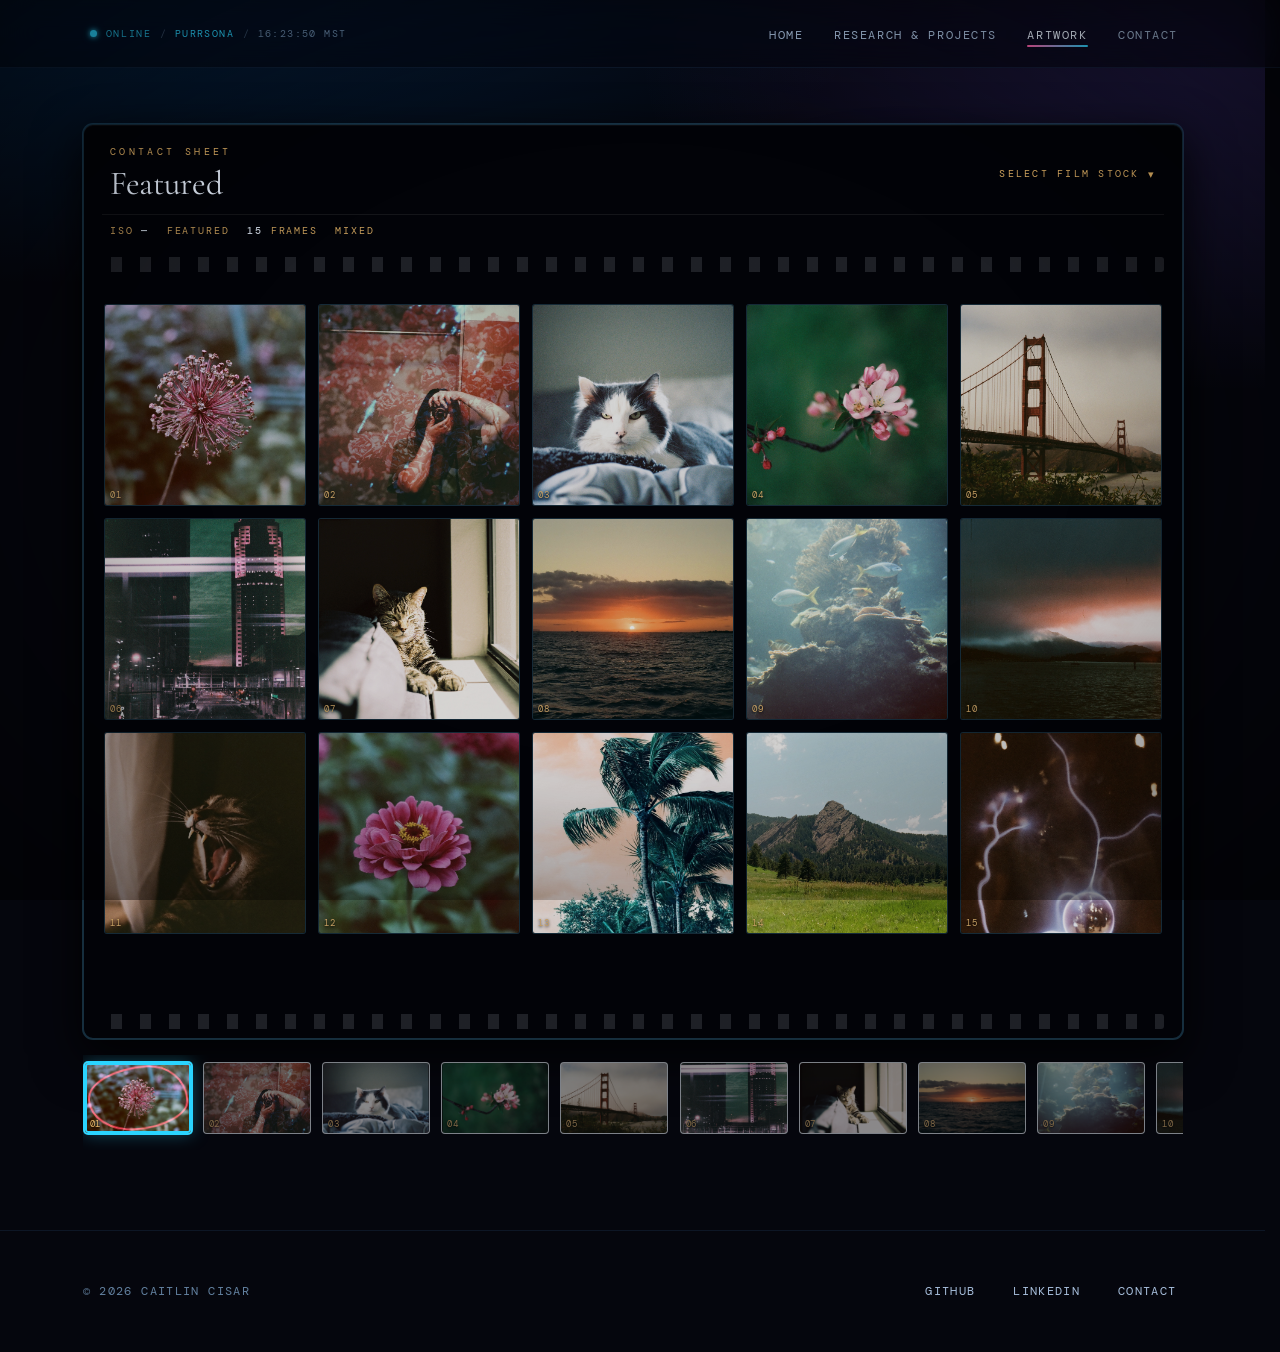
==== commit d4a3dbeb: "Add LLM-as-a-Judge skill card, LCCI project, and SEO metadata Skillset: - Add LLM-as-a-Judge (LLMaaJ" ====
--- a/artwork.html
+++ b/artwork.html
@@ -20,6 +20,7 @@
   <meta name="twitter:description" content="Film photography by Caitlin Cisar." />
   <meta name="twitter:image" content="https://www.caitlincisar.com/images/Featured/featured-01.jpg" />
 
+  <link rel="canonical" href="https://www.caitlincisar.com/artwork.html" />
   <link rel="icon" href="favicon.png" type="image/png" />
   <link rel="stylesheet" href="style.css" />
   <noscript><style>[data-reveal]{opacity:1 !important;transform:none !important;}</style></noscript>
--- a/style.css
+++ b/style.css
@@ -1264,6 +1264,7 @@
 }
 
 /* Live input line */
+.term-form { display: contents; }
 .term-inputline {
   display: flex;
   align-items: baseline;
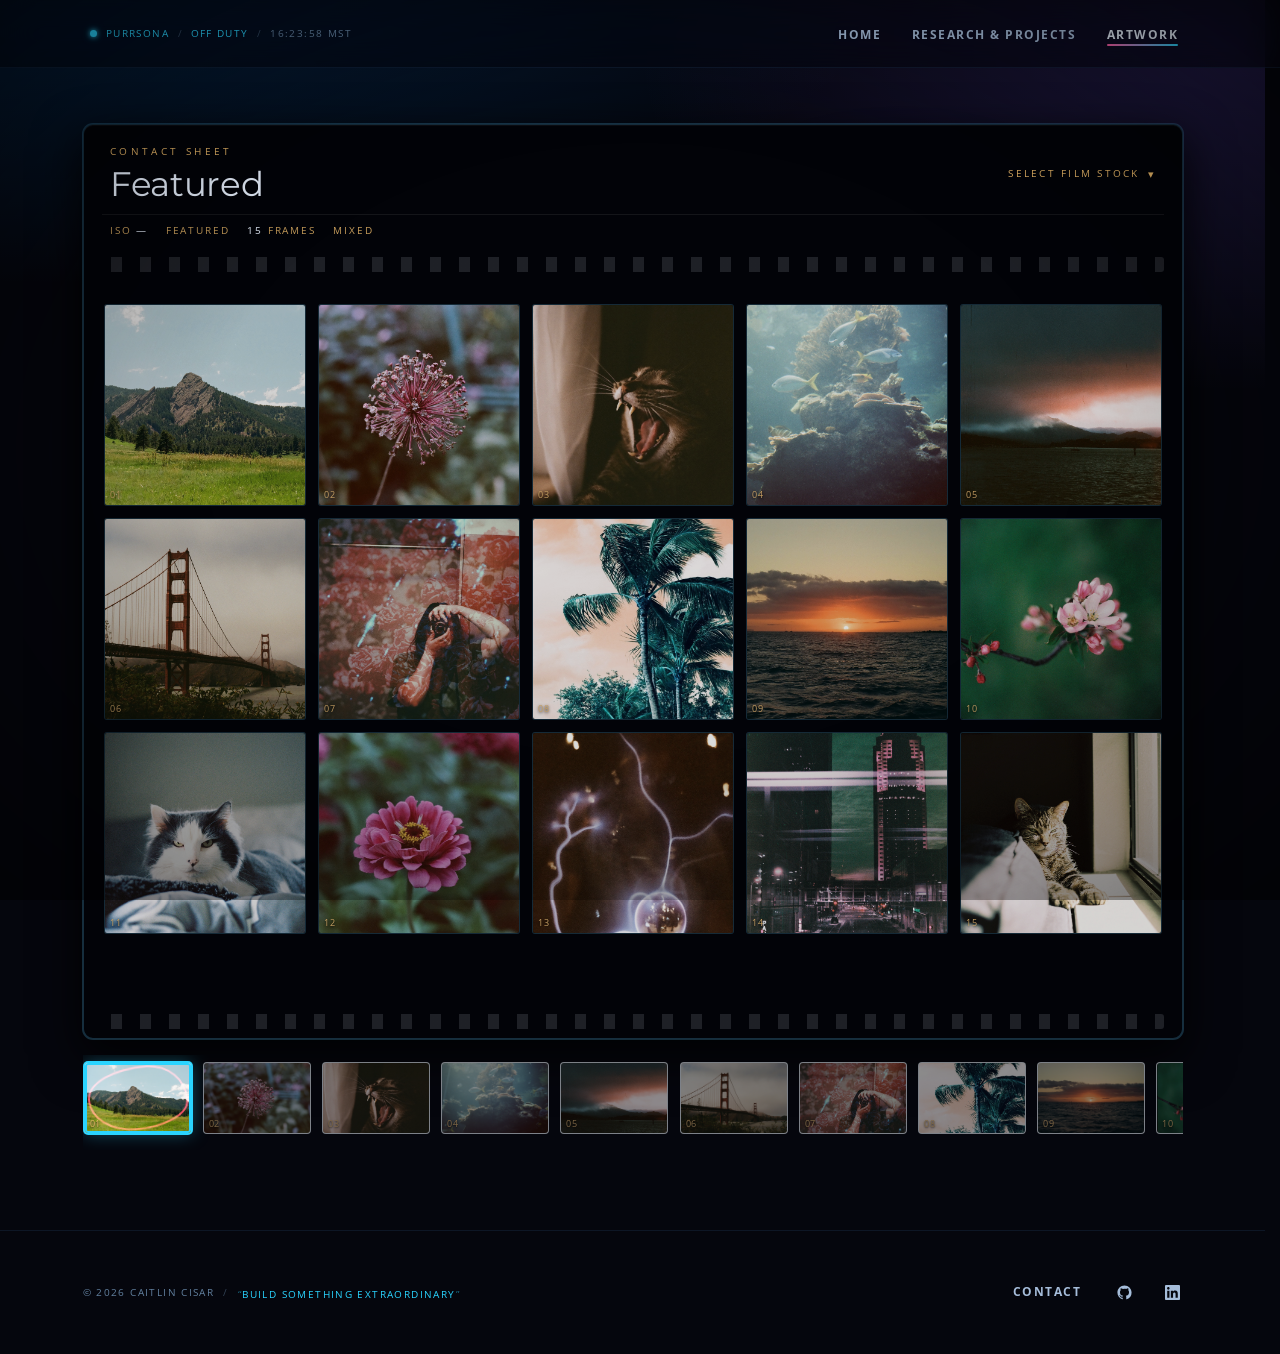
==== commit d41d8049: "Add AI Language Engineer rebrand, research page GUI toggle, and Off Duty widget - Retitle site copy " ====
--- a/artwork.html
+++ b/artwork.html
@@ -104,8 +104,8 @@
   (function() {
 
     // ── COLLECTIONS ──────────────────────────────────────────────────
-    // Each entry is one collection in the dropdown — a themed set ("Lady
-    // Grey") or a real film stock ("Kodak Gold"), they work the same way:
+    // Each entry is one collection in the dropdown, either a themed set ("Lady
+    // Grey") or a real film stock ("Kodak Gold"). They work the same way:
     //   folder : a subfolder under images/ where that set's scans live
     //   frames : the photo filenames in that folder (no captions needed)
     // Entries with an empty `frames` array are auto-hidden, so you can
@@ -128,7 +128,7 @@
 
       // ── THEMED COLLECTIONS ───────────────────────────────────────────
       {
-        // A curated mix — copy favorites from any roll into images/Featured.
+        // A curated mix. Copy favorites from any roll into images/Featured.
         name: 'Featured', iso: '—', code: 'FEATURED', format: 'mixed',
         grease: '#ff3b5c', folder: 'images/Featured',
         frames: seq('featured', 15),
@@ -210,7 +210,7 @@
     let current = 0;
     let thumbs  = [];
 
-    // only rolls that actually have photos — Featured pinned first (it's the
+    // only rolls that actually have photos. Featured pinned first (it's the
     // landing set for the page), the rest listed alphabetically
     const available = STOCKS.filter(s => s.frames && s.frames.length)
       .sort((a, b) => {
--- a/style.css
+++ b/style.css
@@ -2,7 +2,7 @@
    CAITLIN CISAR / caitlincisar.com
    ============================================ */
 
-@import url('https://fonts.googleapis.com/css2?family=Cormorant+Garamond:ital,wght@0,300;0,400;0,500;1,300;1,400&family=IBM+Plex+Sans:wght@300;400;500;600&family=DM+Mono:wght@300;400;500&display=swap');
+@import url('https://fonts.googleapis.com/css2?family=Montserrat:wght@300;400;700&family=Open+Sans:wght@400;500;700&family=JetBrains+Mono:wght@400;500&display=swap');
 
 /* ============================================
    THEME TOKENS
@@ -17,6 +17,7 @@
   --accent:      #2ad4ff;
   --accent2:     #7c5cff;
   --pink:        #ff5ea8;
+  --green:       #3ee08a;
   --link:        #4da6ff;
   --link-glow:   rgba(77,166,255,0.55);
 
@@ -59,7 +60,7 @@
 
 body {
   color: var(--ink);
-  font-family: 'IBM Plex Sans', system-ui, sans-serif;
+  font-family: 'Open Sans', sans-serif;
   font-size: var(--text-base);
   line-height: 1.72;
   -webkit-font-smoothing: antialiased;
@@ -137,7 +138,7 @@
    ============================================ */
 
 h1, h2, h3 {
-  font-family: 'Cormorant Garamond', Georgia, serif;
+  font-family: 'Montserrat', sans-serif;
   font-weight: 300;
   letter-spacing: -0.01em;
   color: var(--ink);
@@ -154,6 +155,7 @@
 
 a {
   color: var(--ink);
+  font-family: 'Montserrat', sans-serif;
   text-decoration: underline;
   text-decoration-color: var(--rule-bright);
   text-underline-offset: 3px;
@@ -163,6 +165,13 @@
 a:hover {
   color: #fff;
   text-shadow: 0 0 18px rgba(42,212,255,0.7), 0 0 8px rgba(42,212,255,0.4);
+  text-decoration-color: var(--accent);
+}
+
+/* Inline links in body copy: just turn blue, no glow, underline stays */
+p a:hover {
+  color: var(--accent);
+  text-shadow: none;
   text-decoration-color: var(--accent);
 }
 
@@ -206,40 +215,35 @@
   flex-shrink: 0;
 }
 .nav-status-dot {
+  position: relative;
   width: 7px; height: 7px;
+  flex-shrink: 0;
   border-radius: 50%;
   background: var(--accent);
   box-shadow: 0 0 5px var(--accent), 0 0 10px rgba(42,212,255,0.4);
   animation: statusPulse 3s ease-in-out infinite;
-  flex-shrink: 0;
-}
+  transition: background 0.4s var(--ease);
+}
+.nav-status-dot.is-set { width: 8px; height: 8px; }
 @keyframes statusPulse {
-  0%, 100% { opacity: 1; box-shadow: 0 0 5px var(--accent), 0 0 12px rgba(42,212,255,0.45); }
-  50%      { opacity: 0.35; box-shadow: 0 0 2px var(--accent); }
-}
-.nav-status-label {
-  font-family: 'DM Mono', monospace;
-  font-size: 0.62rem;
-  letter-spacing: 0.16em;
-  text-transform: uppercase;
-  color: var(--accent);
-  opacity: 0.85;
+  0%, 100% { opacity: 1; }
+  50%      { opacity: 0.35; }
 }
 .nav-status-sep {
-  font-family: 'DM Mono', monospace;
+  font-family: 'Open Sans', sans-serif;
   font-size: 0.62rem;
   color: var(--mid);
   opacity: 0.5;
 }
 .nav-status-time {
-  font-family: 'DM Mono', monospace;
+  font-family: 'Open Sans', sans-serif;
   font-size: 0.62rem;
   letter-spacing: 0.14em;
   color: var(--mid);
   text-transform: uppercase;
 }
 .nav-status-link {
-  font-family: 'DM Mono', monospace;
+  font-family: 'Open Sans', sans-serif;
   font-size: 0.62rem;
   letter-spacing: 0.14em;
   text-transform: uppercase;
@@ -252,6 +256,26 @@
   color: #fff;
   text-decoration: none;
 }
+/* Full word on desktop, single icon badge on narrow screens (see media query below) */
+.ns-compact { display: none; }
+/* Icon badge. Same visual language as .skill-card-icon, scaled down for the nav */
+.nav-icon-badge {
+  align-items: center;
+  justify-content: center;
+  width: 22px; height: 22px;
+  border-radius: 7px;
+  background: rgba(42,212,255,0.08);
+  border: 1px solid var(--rule-solid);
+  color: var(--accent);
+  font-family: 'Open Sans', sans-serif;
+  font-size: 0.8rem;
+  line-height: 1;
+}
+.nav-icon-badge--pink {
+  color: var(--pink);
+  background: rgba(255,94,168,0.08);
+  border-color: rgba(255,94,168,0.3);
+}
 
 .nav-links {
   display: flex;
@@ -260,8 +284,9 @@
   list-style: none;
 }
 .nav-links a {
-  font-family: 'DM Mono', monospace;
-  font-size: 0.76rem;
+  font-family: 'Open Sans', sans-serif;
+  font-size: 0.72rem;
+  font-weight: 700;
   letter-spacing: 0.13em;
   text-transform: uppercase;
   color: var(--ink-soft);
@@ -269,12 +294,12 @@
   padding: 6px 12px;
   border-radius: 6px;
   position: relative;
-  transition: color 0.2s, background-color 0.2s;
+  transition: color 0.2s;
 }
 .nav-links a:hover {
-  color: #fff;
-  background-color: rgba(90,200,255,0.07);
+  color: var(--accent);
   text-decoration: none;
+  text-shadow: none;
 }
 .nav-links a.active { color: var(--ink); }
 .nav-links a::after {
@@ -307,7 +332,7 @@
 }
 
 .section-heading {
-  font-family: 'DM Mono', monospace;
+  font-family: 'Open Sans', sans-serif;
   font-size: var(--text-xs);
   letter-spacing: 0.24em;
   text-transform: uppercase;
@@ -384,10 +409,9 @@
 .polaroid:hover img { filter: brightness(1.05) saturate(1.06); }
 
 .home-text .eyebrow {
-  font-family: 'DM Mono', monospace;
+  font-family: 'Open Sans', sans-serif;
   font-size: var(--text-xs);
-  letter-spacing: 0.22em;
-  text-transform: uppercase;
+  letter-spacing: 0.05em;
   color: var(--accent);
   margin-bottom: 1.1rem;
   display: inline-block;
@@ -398,16 +422,63 @@
   margin-bottom: 1.8rem;
   letter-spacing: -0.015em;
 }
-.home-text h1 em {
-  font-style: italic;
+
+/* ── Hero block-reveal: a solid block sweeps over each line, pauses,
+   then retracts to uncover the text. Runs once on load. ── */
+.home-text h1.hero-reveal {
+  font-family: 'Montserrat', sans-serif;
+  font-weight: 400;
+  letter-spacing: -0.01em;
+}
+.hr-row {
+  position: relative;
+  display: inline-block;
+  overflow: hidden;
+  padding-bottom: 0.15em;
+  margin-bottom: -0.15em;
+}
+.hr-txt {
+  display: block;
+  clip-path: inset(0 100% 0 0);
+  animation: hrReveal 1.1s var(--ease) both;
+}
+.hr-grad {
+  font-weight: 400;
   background: linear-gradient(120deg, var(--accent), var(--accent2));
   -webkit-background-clip: text;
   background-clip: text;
   -webkit-text-fill-color: transparent;
 }
+.hr-block {
+  position: absolute;
+  inset: 0;
+  transform-origin: left center;
+  clip-path: inset(0 100% 0 0);
+  animation: hrSweep 1.1s var(--ease) both;
+}
+.hr-block-cyan { background: var(--accent); }
+.hr-block-pink { background: var(--pink); }
+.hr-row:nth-child(2) .hr-txt,
+.hr-row:nth-child(2) .hr-block { animation-delay: 0.22s; }
+
+@keyframes hrSweep {
+  0%   { clip-path: inset(0 100% 0 0); }
+  30%  { clip-path: inset(0 0 0 0); }
+  55%  { clip-path: inset(0 0 0 0); }
+  85%, 100% { clip-path: inset(0 0 0 100%); }
+}
+@keyframes hrReveal {
+  0%, 30%  { clip-path: inset(0 100% 0 0); }
+  55%, 100% { clip-path: inset(0 0 0 0); }
+}
+@media (prefers-reduced-motion: reduce) {
+  .hr-txt { clip-path: inset(0 0 0 0) !important; animation: none !important; }
+  .hr-block { display: none !important; }
+}
+
 .home-text h1 .pronoun {
   display: block;
-  font-family: 'DM Mono', monospace;
+  font-family: 'Open Sans', sans-serif;
   font-size: 0.9rem;
   letter-spacing: 0.18em;
   text-transform: uppercase;
@@ -435,7 +506,7 @@
 /* LCARS style console buttons */
 .btn-lcars {
   --lcars: #ff9966;
-  font-family: 'DM Mono', monospace;
+  font-family: 'Open Sans', sans-serif;
   font-size: var(--text-xs);
   letter-spacing: 0.1em;
   text-transform: uppercase;
@@ -550,7 +621,7 @@
 }
 
 .skill-card-icon {
-  font-family: 'DM Mono', monospace;
+  font-family: 'Open Sans', sans-serif;
   font-size: 1.4rem;
   display: inline-flex;
   align-items: center;
@@ -569,7 +640,7 @@
 }
 
 .skill-card-title {
-  font-family: 'DM Mono', monospace;
+  font-family: 'Open Sans', sans-serif;
   font-size: var(--text-xs);
   letter-spacing: 0.13em;
   text-transform: uppercase;
@@ -586,7 +657,7 @@
   content: attr(data-num);
   position: absolute;
   top: 1.3rem; right: 1.3rem;
-  font-family: 'DM Mono', monospace;
+  font-family: 'Open Sans', sans-serif;
   font-size: 0.62rem;
   color: var(--mid);
   letter-spacing: 0.1em;
@@ -598,14 +669,7 @@
    ============================================ */
 
 .timeline-section { padding: 1rem 0 5rem; }
-
-.timeline-lede {
-  font-size: var(--text-sm);
-  color: var(--ink-soft);
-  font-weight: 300;
-  max-width: 60ch;
-  margin-bottom: 2.6rem;
-}
+.timeline-section .section-heading { margin-bottom: 2.6rem; }
 
 .timeline {
   list-style: none;
@@ -622,7 +686,29 @@
   top: 8px;
   bottom: 8px;
   width: 1px;
-  background: linear-gradient(to bottom, var(--accent), var(--rule-solid) 55%, transparent);
+  background: var(--mid);
+}
+
+/* A signal traveling the length of the rail. Motion standing in for the
+   passage of time, distinct from the status dot's in-place pulse. */
+.timeline::after {
+  content: '';
+  position: absolute;
+  left: 50%;
+  transform: translateX(-50%);
+  top: 8px;
+  width: 2px;
+  height: 110px;
+  background: var(--accent);
+  opacity: 0.85;
+  pointer-events: none;
+  animation: timelineFlow 6s ease-in-out infinite alternate;
+  animation-play-state: paused;
+}
+.timeline.is-running::after { animation-play-state: running; }
+@keyframes timelineFlow {
+  0%   { top: 8px; }
+  100% { top: calc(100% - 8px - 110px); }
 }
 
 .timeline-item {
@@ -633,12 +719,12 @@
 }
 .timeline-item:nth-child(odd) {
   left: 0;
-  padding-right: 0.75rem;
+  padding-right: 1.75rem;
   text-align: right;
 }
 .timeline-item:nth-child(even) {
   left: 50%;
-  padding-left: 0.75rem;
+  padding-left: 1.75rem;
 }
 .timeline-item:last-child { padding-bottom: 0; }
 
@@ -660,7 +746,7 @@
 }
 
 .timeline-year {
-  font-family: 'DM Mono', monospace;
+  font-family: 'Open Sans', sans-serif;
   font-size: var(--text-xs);
   letter-spacing: 0.14em;
   color: var(--accent);
@@ -670,13 +756,14 @@
 .timeline-item.pink-accent .timeline-year { color: var(--pink); }
 
 .timeline-role {
+  font-family: 'Montserrat', sans-serif;
   font-size: var(--text-md);
   color: var(--ink);
   margin-bottom: 0.3rem;
   letter-spacing: -0.01em;
 }
 .timeline-org {
-  font-family: 'DM Mono', monospace;
+  font-family: 'Open Sans', sans-serif;
   font-size: var(--text-xs);
   letter-spacing: 0.08em;
   text-transform: uppercase;
@@ -706,7 +793,7 @@
 .modal-overlay {
   position: fixed;
   inset: 0;
-  z-index: 200;
+  z-index: 600;
   display: flex;
   align-items: center;
   justify-content: center;
@@ -732,9 +819,28 @@
   -webkit-backdrop-filter: blur(16px);
   transform: translateY(14px) scale(0.985);
   transition: transform 0.24s var(--ease);
-}
+  scrollbar-width: thin;
+  scrollbar-color: rgba(42,212,255,0.5) transparent;
+}
+.modal-panel::-webkit-scrollbar { width: 7px; }
+.modal-panel::-webkit-scrollbar-thumb {
+  background: rgba(42,212,255,0.5);
+  border-radius: 999px;
+}
+.modal-panel::-webkit-scrollbar-thumb:hover { background: rgba(42,212,255,0.75); }
+.modal-panel::-webkit-scrollbar-track { background: transparent; }
 .modal-overlay.show .modal-panel { transform: translateY(0) scale(1); }
-.modal-panel-wide { width: min(760px, 100%); }
+.modal-panel-wide { width: min(760px, 100%); min-height: 608px; }
+
+/* Project modal: stretch the body to fill the panel's min-height so the
+   link/note at the end sits flush with the bottom instead of floating right
+   after the tags, and read the description a touch smaller than the rest
+   of the site's body copy. */
+#modal-project .modal-panel { display: flex; flex-direction: column; }
+#modal-project .modal-body { display: flex; flex-direction: column; flex: 1; }
+#modal-project .td-p { font-size: 0.9rem; }
+#modal-project .td-link,
+#modal-project .td-nolink { margin-top: auto; }
 
 .modal-bar {
   display: flex;
@@ -759,14 +865,14 @@
   flex-shrink: 0;
 }
 .modal-bar-code {
-  font-family: 'DM Mono', monospace;
+  font-family: 'Open Sans', sans-serif;
   font-size: 0.56rem;
   letter-spacing: 0.14em;
   text-transform: uppercase;
   color: var(--mid);
 }
 .modal-title {
-  font-family: 'DM Mono', monospace;
+  font-family: 'Montserrat', sans-serif;
   font-size: 0.8rem;
   letter-spacing: 0.12em;
   text-transform: uppercase;
@@ -774,7 +880,7 @@
   margin: 0 auto 0 0;
 }
 .modal-close {
-  font-family: 'DM Mono', monospace;
+  font-family: 'Open Sans', sans-serif;
   font-size: 1.15rem;
   line-height: 1;
   width: 30px; height: 30px;
@@ -794,11 +900,6 @@
   background: rgba(42,212,255,0.08);
 }
 .modal-body { padding: 1.8rem 1.7rem 2rem; }
-.modal-lede {
-  color: var(--ink-soft);
-  font-size: var(--text-sm);
-  margin: 0 0 1.4rem;
-}
 
 .contact-list { display: flex; flex-direction: column; gap: 0.7rem; }
 .contact-row {
@@ -818,7 +919,7 @@
   transform: translateX(3px);
 }
 .contact-row-label {
-  font-family: 'DM Mono', monospace;
+  font-family: 'Open Sans', sans-serif;
   font-size: 0.6rem;
   letter-spacing: 0.18em;
   text-transform: uppercase;
@@ -826,7 +927,7 @@
   min-width: 70px;
 }
 .contact-row-val {
-  font-family: 'DM Mono', monospace;
+  font-family: 'Open Sans', sans-serif;
   font-size: 0.84rem;
   color: var(--ink);
 }
@@ -851,197 +952,738 @@
 .contact-copy.copied { border-color: var(--accent); background: rgba(42,212,255,0.06); }
 .contact-copy.copied .contact-row-val { color: var(--accent); }
 
+/* External-link rows (GitHub, LinkedIn). Same right-aligned icon slot as the copy button */
+.contact-row .contact-external-icon {
+  margin-left: auto;
+  display: inline-flex;
+  align-items: center;
+  color: var(--accent);
+  opacity: 0.7;
+  transition: opacity 0.2s;
+}
+.contact-row:hover .contact-external-icon { opacity: 1; }
+
 .purrsona-tagline {
-  font-family: 'DM Mono', monospace;
+  font-family: 'Open Sans', sans-serif;
   font-size: 0.7rem;
   letter-spacing: 0.06em;
   color: var(--mid);
-  margin-bottom: 1.6rem;
+  margin-bottom: 1rem;
   position: relative;
 }
 
-.purrsona-controls {
-  display: flex;
+/* ── Console: the tabs read as their own bordered nav strip; the list
+   panels underneath stay borderless/flush against the modal glass for a
+   sleeker, more open LCARS read instead of one boxed-in control panel. ── */
+.purrsona-console {
+  display: flex;
+  flex-direction: column;
+}
+.pc-row { padding: 0.8rem 1.1rem; }
+
+/* ── Identity card: the persistent "currently online as" strip. It lives in
+   the left column now, so it shares the plain pcard-head shell and stacks
+   its contents to fit a narrow column ── */
+.identity-card.pcard-fill .identity-body {
+  flex: 1 1 auto;
+  justify-content: center;
+}
+.identity-body {
+  display: flex;
+  flex-direction: column;
+  gap: 0.55rem;
+  padding: 0.85rem 0.9rem;
+}
+.identity-top {
+  display: flex;
+  align-items: center;
+  gap: 0.6rem;
+  min-width: 0;
+}
+.purrsona-identity-name {
+  font-family: 'Montserrat', sans-serif;
+  font-size: 1.15rem;
+  color: var(--ink);
+  line-height: 1.2;
+  min-width: 0;
+  flex: 1;
+}
+
+/* ── Tabs: a bordered nav strip (Off Duty's own console). It's the only
+   bordered box left in this console now that the list panels below are
+   borderless, so it reads clearly as "here is the navigation area". ── */
+.purrsona-tabs.pc-row {
+  display: flex;
+  gap: 1.4rem;
+  padding: 0.15rem 1.1rem;
+  border: 1px solid var(--rule-solid);
+  border-radius: 10px;
+  background: rgba(8,14,26,0.5);
+  margin-bottom: 0.9rem;
+}
+.tk-tabs.pc-row { gap: 0.9rem; }
+.purrsona-tab {
+  font-family: 'Open Sans', sans-serif;
+  font-size: 0.66rem;
+  letter-spacing: 0.1em;
+  text-transform: uppercase;
+  color: var(--mid);
+  background: transparent;
+  border: none;
+  border-bottom: 2px solid transparent;
+  padding: 0.75rem 0.05rem;
+  cursor: pointer;
+  transition: color 0.2s, border-color 0.2s;
+}
+.purrsona-tab:hover { color: var(--ink-soft); }
+.purrsona-tab.is-active {
+  color: var(--accent);
+  border-bottom-color: var(--accent);
+}
+
+@keyframes panelFade {
+  from { opacity: 0; transform: translateY(4px); }
+  to   { opacity: 1; transform: translateY(0); }
+}
+
+/* ── Off Duty: reading / listening / gaming, same console rows ── */
+.tk-panel {
+  animation: panelFade 0.22s var(--ease);
+  display: flex;
+  flex-direction: column;
+  justify-content: center;
+  min-height: 480px; /* static fallback for no-JS; shell.js measures Purrsona's
+    real content height at runtime and overrides this inline so the two LCARS
+    windows always match, on any viewport, not just the one they were tuned on */
+}
+.tk-panel[hidden] { display: none; }
+.tk-item {
+  display: flex;
+  align-items: center;
+  gap: 0.9rem;
+}
+.tk-item-n {
+  font-family: 'Open Sans', sans-serif;
+  font-size: 0.62rem;
+  color: var(--mid);
+  min-width: 1.3em;
+  text-align: right;
+  flex-shrink: 0;
+}
+.tk-icon {
+  font-size: 1.4rem;
+  line-height: 1;
+  flex-shrink: 0;
+}
+.tk-item-text { flex: 1; min-width: 0; }
+.tk-item-label {
+  display: block;
+  font-family: 'Open Sans', sans-serif;
+  font-size: 0.58rem;
+  letter-spacing: 0.16em;
+  text-transform: uppercase;
+  color: var(--mid);
+  margin-bottom: 0.2rem;
+}
+.tk-item-title {
+  font-family: 'Montserrat', sans-serif;
+  font-weight: 400;
+  font-size: 1.05rem;
+  color: var(--ink);
+  line-height: 1.25;
+}
+.tk-item-sub {
+  font-family: 'Open Sans', sans-serif;
+  font-size: 0.66rem;
+  letter-spacing: 0.06em;
+  color: var(--mid);
+  margin-top: 0.15rem;
+}
+/* Every single-entry tab's right-hand flourish sits in the same size box, so
+   Gaming and TV read as one consistent family of micro-indicators instead of
+   differently-sized widgets. (Reading and Listening are numbered lists now
+   and don't use this. It's just the two "currently" tabs.) */
+.tk-anim {
+  width: 26px;
+  height: 20px;
+  flex-shrink: 0;
+  display: flex;
+  align-items: center;
+  justify-content: center;
+}
+
+/* Reading uses a small progress ring with an orbiting dot, instead of a
+   full-width bar, so it lives on the right like the others do */
+.tk-ring { width: 20px; height: 20px; overflow: visible; }
+.tk-ring-track { fill: none; stroke: rgba(255,255,255,0.1); stroke-width: 2.6; }
+.tk-ring-fill {
+  fill: none;
+  stroke: var(--accent2);
+  stroke-width: 2.6;
+  stroke-linecap: round;
+  transform-origin: 16px 16px;
+  transform: rotate(-90deg);
+  stroke-dasharray: 75.4;
+  stroke-dashoffset: calc(75.4 - (75.4 * var(--pct) / 100));
+}
+.tk-ring-dot {
+  fill: var(--accent2);
+  filter: drop-shadow(0 0 3px var(--accent2));
+  transform-origin: 16px 16px;
+  animation: tkRingOrbit 3s linear infinite;
+}
+@keyframes tkRingOrbit { to { transform: rotate(360deg); } }
+
+/* Chase-lit LEDs. A console-power-light flourish for the Gaming tab.
+   Just 3 dots now, sized to match the equalizer's footprint. */
+.tk-leds { gap: 4px; }
+.tk-leds i {
+  display: block;
+  width: 5px; height: 5px;
+  border-radius: 50%;
+  background: rgba(255,255,255,0.12);
+  animation: tkChase 1.6s ease-in-out infinite;
+}
+.tk-leds i:nth-child(1) { animation-delay: 0s; }
+.tk-leds i:nth-child(2) { animation-delay: 0.2s; }
+.tk-leds i:nth-child(3) { animation-delay: 0.4s; }
+@keyframes tkChase {
+  0%, 100% { background: rgba(255,255,255,0.12); box-shadow: none; }
+  30%      { background: var(--accent); box-shadow: 0 0 6px var(--accent); }
+}
+
+/* Buffering dots. A streaming-signal flourish for the TV tab */
+.tk-buffer { gap: 4px; }
+.tk-buffer i {
+  display: block;
+  width: 5px; height: 5px;
+  border-radius: 50%;
+  background: var(--pink);
+  animation: tkBuffer 1.2s ease-in-out infinite;
+}
+.tk-buffer i:nth-child(1) { animation-delay: 0s; }
+.tk-buffer i:nth-child(2) { animation-delay: 0.2s; }
+.tk-buffer i:nth-child(3) { animation-delay: 0.4s; }
+@keyframes tkBuffer {
+  0%, 100% { opacity: 0.35; transform: scale(0.8); }
+  50%      { opacity: 1; transform: scale(1.15); }
+}
+
+@media (prefers-reduced-motion: reduce) {
+  .tk-ring-dot { animation: none; }
+  .tk-leds i { animation: none; }
+  .tk-leds i:nth-child(odd) { background: var(--accent); }
+  .tk-buffer i { animation: none; opacity: 1; transform: none; }
+  .tk-group-icon-spin { animation: none; }
+  .tk-group-icon-star path { animation: none; opacity: 1; transform: scale(1); filter: drop-shadow(0 0 3px var(--pink)); }
+  .tk-orbit-dot { animation: none; }
+  .tk-group-icon-eq i { animation: none; transform: scaleY(0.7); }
+  .tk-scan-rect { animation: none; }
+}
+
+/* ── The standard list template: every tab (Reading, Listening, Star Trek,
+   and anything added later) is a scrolling shelf of numbered rows grouped
+   under a heading like "Currently reading" / "Songs on repeat" / "Currently
+   watching". Kept inside the same fixed panel height via an internal
+   scroll, so no tab can grow the modal past the others. */
+.tk-panel-books { justify-content: flex-start; }
+.tk-books-scroll {
+  flex: 1 1 auto;
+  min-height: 0;
+  overflow-y: auto;
+  padding-right: 0.9rem;
+}
+
+/* Themed scrollbar. Shared by any tab whose content outgrows its panel,
+   so scrolling always reads as part of the site instead of a bare OS
+   default. */
+.tk-books-scroll {
+  scrollbar-width: thin;
+  scrollbar-color: rgba(42,212,255,0.5) transparent;
+}
+.tk-books-scroll::-webkit-scrollbar { width: 7px; }
+.tk-books-scroll::-webkit-scrollbar-thumb {
+  background: rgba(42,212,255,0.5);
+  border-radius: 999px;
+}
+.tk-books-scroll::-webkit-scrollbar-thumb:hover { background: rgba(42,212,255,0.75); }
+.tk-books-scroll::-webkit-scrollbar-track { background: transparent; }
+.tk-book-group + .tk-book-group { margin-top: 2rem; }
+.tk-book-group-label {
+  display: flex;
+  align-items: center;
+  gap: 0.4rem;
+  font-family: 'Open Sans', sans-serif;
+  font-size: 0.58rem;
+  letter-spacing: 0.16em;
+  text-transform: uppercase;
+  color: var(--mid);
+  margin: 0 0 0.5rem;
+}
+/* Every entry, in every tab, is a numbered row: a small index column, then
+   the body. Numbering restarts at 1 within each group. This is the standard
+   template. Any tab, current or future, should reuse .tk-book-group /
+   .tk-book rather than inventing its own list markup. */
+.tk-book {
+  display: flex;
+  gap: 0.6rem;
+  align-items: flex-start;
+  padding: 0.6rem 0;
+  border-top: 1px solid var(--rule);
+}
+.tk-book:first-of-type { border-top: none; padding-top: 0; }
+.tk-book-n {
+  font-family: 'Open Sans', sans-serif;
+  font-size: 0.62rem;
+  color: var(--mid);
+  min-width: 1.3em;
+  text-align: right;
+  flex-shrink: 0;
+  padding-top: 0.2rem;
+}
+.tk-book-body { flex: 1 1 auto; min-width: 0; }
+.tk-book-head {
+  display: flex;
+  align-items: baseline;
+  justify-content: space-between;
+  gap: 0.6rem;
   flex-wrap: wrap;
-  gap: 1.2rem;
-  margin-bottom: 1.2rem;
+}
+.tk-book-title {
+  font-family: 'Montserrat', sans-serif;
+  font-size: 0.86rem;
+  color: var(--ink);
+  line-height: 1.3;
+}
+.tk-book-chips {
+  display: flex;
+  gap: 0.3rem;
+  flex-shrink: 0;
+  flex-wrap: wrap;
+}
+.tk-book-author {
+  font-family: 'Open Sans', sans-serif;
+  font-size: 0.66rem;
+  letter-spacing: 0.04em;
+  color: var(--mid);
+  margin-top: 0.15rem;
+}
+.tk-book-desc {
+  font-family: 'Open Sans', sans-serif;
+  font-weight: 300;
+  font-size: 0.7rem;
+  color: var(--ink-soft);
+  line-height: 1.4;
+  margin: 0.3rem 0 0;
+}
+
+/* Group-label flourishes, standing in for the old static emoji.
+   "Currently reading" gets a small orbiting gradient disc; "Recommended"
+   gets a glowing, gently pulsing star, using the same idea as the tab icons
+   (equalizer/LEDs/buffer), just sized for an inline label. */
+.tk-group-icon {
+  display: inline-flex;
+  align-items: center;
+  justify-content: center;
+  width: 11px;
+  height: 11px;
+  flex-shrink: 0;
+}
+.tk-group-icon-spin {
+  border-radius: 50%;
+  background: conic-gradient(from 0deg, var(--accent), var(--accent2), var(--pink), var(--accent));
+  animation: tkGroupSpin 1.8s linear infinite;
+}
+@keyframes tkGroupSpin { to { transform: rotate(360deg); } }
+
+.tk-group-icon-star svg { width: 100%; height: 100%; display: block; }
+.tk-group-icon-star path {
+  fill: var(--pink);
+  filter: drop-shadow(0 0 2px var(--pink));
+  transform-origin: center;
+  animation: tkGroupStar 1.8s ease-in-out infinite;
+}
+@keyframes tkGroupStar {
+  0%, 100% { opacity: 0.45; transform: scale(0.82); filter: drop-shadow(0 0 1px var(--pink)); }
+  50%      { opacity: 1;    transform: scale(1.05); filter: drop-shadow(0 0 5px var(--pink)); }
+}
+
+/* "Albums on repeat" uses a small dot orbiting a ring, standing in for a
+   record spinning on a turntable, same footprint as the spin/star icons. */
+.tk-group-icon-orbit svg { width: 100%; height: 100%; display: block; overflow: visible; }
+.tk-orbit-ring { fill: none; stroke: var(--accent2); stroke-width: 1.6; opacity: 0.35; }
+.tk-orbit-dot {
+  fill: var(--accent2);
+  filter: drop-shadow(0 0 2px var(--accent2));
+  transform-origin: 12px 12px;
+  animation: tkGroupOrbit 2.2s linear infinite;
+}
+@keyframes tkGroupOrbit { to { transform: rotate(360deg); } }
+
+/* "Songs on repeat" uses a tiny equalizer, three bars bouncing at their own
+   offbeat rhythms, same footprint as the other group icons. */
+.tk-group-icon-eq {
   align-items: flex-end;
-  position: relative;
-}
-.purrsona-field {
+  gap: 1.5px;
+}
+.tk-group-icon-eq i {
+  display: block;
+  width: 2px;
+  border-radius: 1px;
+  background: linear-gradient(180deg, var(--accent), var(--pink));
+  animation: tkGroupEq 1s ease-in-out infinite;
+}
+.tk-group-icon-eq i:nth-child(1) { height: 40%; animation-delay: -0.6s; }
+.tk-group-icon-eq i:nth-child(2) { height: 100%; animation-delay: -0.2s; }
+.tk-group-icon-eq i:nth-child(3) { height: 65%; animation-delay: -0.9s; }
+@keyframes tkGroupEq {
+  0%, 100% { transform: scaleY(0.35); }
+  50%      { transform: scaleY(1); }
+}
+
+/* "Currently watching" uses a solid scan-line segment traveling around a
+   square outline, standing in for a viewscreen/warp readout, same footprint
+   as the rest. A faint static track draws the full square; the dasharray
+   on the moving line is sized to the rect's own perimeter (~69) so exactly
+   one solid segment travels it, not a repeating dash pattern. */
+.tk-group-icon-scan svg { width: 100%; height: 100%; display: block; overflow: visible; }
+.tk-scan-track { fill: none; stroke: var(--accent); stroke-width: 1.6; opacity: 0.3; }
+.tk-scan-rect {
+  fill: none;
+  stroke: var(--accent);
+  stroke-width: 1.6;
+  stroke-dasharray: 18 51;
+  filter: drop-shadow(0 0 2px var(--accent));
+  animation: tkGroupScan 1.6s linear infinite;
+}
+@keyframes tkGroupScan { to { stroke-dashoffset: -69; } }
+
+/* ── Layout: two-column console (theme/modifiers/seed word ⇄ output/status).
+   align-items: stretch (the grid default) makes both columns match the
+   taller one's height; the trailing card in each column (.pcard-fill)
+   absorbs whatever's left over, so the columns end as two solid, flush
+   rectangles instead of leaving dead space under a shorter one. ── */
+.purrsona-grid {
+  display: grid;
+  grid-template-columns: 208px 1fr;
+  gap: 1rem;
+}
+.purrsona-col {
   display: flex;
   flex-direction: column;
-  gap: 0.45rem;
-}
-.purrsona-label {
-  font-family: 'DM Mono', monospace;
-  font-size: 0.62rem;
-  letter-spacing: 0.18em;
+  gap: 1rem;
+  min-width: 0;
+}
+.pcard-fill { display: flex; flex-direction: column; flex: 1 1 auto; }
+
+/* Shared card shell for every Purrsona panel. Same surface as the old
+   unified console, just split into independent, reorderable blocks */
+.pcard {
+  border: 1px solid var(--rule-solid);
+  border-radius: 12px;
+  background: rgba(8,14,26,0.5);
+  overflow: hidden;
+}
+.pcard-head {
+  display: flex;
+  align-items: baseline;
+  justify-content: space-between;
+  gap: 0.6rem;
+  padding: 0.65rem 0.9rem;
+  border-bottom: 1px solid var(--rule);
+}
+/* All card headers share one plain treatment. No single header gets a
+   special accent color, "Output" included */
+.pcard-title {
+  font-family: 'Open Sans', sans-serif;
+  font-size: 0.6rem;
+  letter-spacing: 0.16em;
   text-transform: uppercase;
   color: var(--mid);
 }
-
-.purrsona-select,
-.purrsona-input {
-  font-family: 'DM Mono', monospace;
-  font-size: 0.8rem;
+.pcard-title-sub { opacity: 0.6; letter-spacing: 0.08em; }
+.pcard-status,
+.pcard-hint {
+  font-family: 'Open Sans', sans-serif;
+  font-size: 0.58rem;
+  letter-spacing: 0.12em;
+  text-transform: uppercase;
+  color: var(--mid);
+  opacity: 0.8;
+  flex-shrink: 0;
+}
+
+.paction-row {
+  display: flex;
+  flex-wrap: wrap;
+  gap: 0.6rem;
+}
+.paction-row #pg-btn     { flex: 1.3; }
+.paction-row #pg-copy    { flex: 0.8; }
+.paction-row #pg-setuser { flex: 1.3; }
+.paction-row #pg-reset   { flex: 0.8; }
+
+@keyframes inputShake {
+  10%, 90% { transform: translateX(-1px); }
+  20%, 80% { transform: translateX(2px); }
+  30%, 50%, 70% { transform: translateX(-4px); }
+  40%, 60% { transform: translateX(4px); }
+}
+.seed-input.shake {
+  animation: inputShake 0.4s;
+  border-color: var(--pink);
+}
+
+/* ── Theme bank: click-to-select rows stand in for the old <select> ── */
+.theme-bank { display: flex; flex-direction: column; }
+.theme-row {
+  display: flex;
+  align-items: center;
+  gap: 0.6rem;
+  width: 100%;
+  text-align: left;
+  font-family: 'Open Sans', sans-serif;
+  font-size: 0.72rem;
+  letter-spacing: 0.02em;
+  color: var(--ink-soft);
+  background: transparent;
+  border: none;
+  border-bottom: 1px solid var(--rule);
+  padding: 0.6rem 0.9rem;
+  cursor: pointer;
+  transition: color 0.2s, background 0.2s, box-shadow 0.2s;
+}
+.theme-row:last-child { border-bottom: none; }
+.theme-row:hover { color: var(--ink); background: rgba(255,255,255,0.03); }
+.theme-row-dot {
+  width: 7px; height: 7px;
+  border-radius: 2px;
+  background: var(--rule-solid);
+  flex-shrink: 0;
+  transition: background 0.2s, box-shadow 0.2s;
+}
+.theme-row-label { flex: 1; min-width: 0; }
+.theme-row-num { font-size: 0.6rem; color: var(--mid); letter-spacing: 0.06em; }
+.theme-row.is-active {
+  color: var(--ink);
+  background: rgba(42,212,255,0.1);
+  box-shadow: inset 3px 0 0 var(--accent);
+}
+.theme-row.is-active .theme-row-dot { background: var(--accent); box-shadow: 0 0 6px rgba(42,212,255,0.6); }
+.theme-row.is-active .theme-row-num { color: var(--accent); }
+
+/* ── Modifiers: iOS-style toggle switches ── */
+.modifiers { padding: 0.3rem 0.9rem 0.6rem; display: flex; flex-direction: column; }
+.mod-row {
+  display: flex;
+  align-items: center;
+  justify-content: space-between;
+  gap: 0.8rem;
+  padding: 0.55rem 0;
+  font-family: 'Open Sans', sans-serif;
+  font-size: 0.74rem;
+  color: var(--ink-soft);
+  cursor: pointer;
+}
+.mod-row + .mod-row { border-top: 1px solid var(--rule); }
+
+.pswitch { position: relative; display: inline-flex; flex-shrink: 0; }
+.pswitch input { position: absolute; opacity: 0; width: 1px; height: 1px; }
+.pswitch-track {
+  width: 34px; height: 18px;
+  border-radius: 999px;
+  background: rgba(255,255,255,0.08);
+  border: 1px solid var(--rule-solid);
+  display: flex;
+  align-items: center;
+  padding: 2px;
+  transition: background 0.2s, border-color 0.2s;
+}
+.pswitch-thumb {
+  width: 12px; height: 12px;
+  border-radius: 50%;
+  background: var(--mid);
+  transition: transform 0.2s var(--ease), background 0.2s;
+}
+.pswitch input:checked + .pswitch-track { background: rgba(255,94,168,0.22); border-color: var(--pink); }
+.pswitch input:checked + .pswitch-track .pswitch-thumb {
+  transform: translateX(16px);
+  background: var(--pink);
+  box-shadow: 0 0 8px rgba(255,94,168,0.5);
+}
+.pswitch input:focus-visible + .pswitch-track { box-shadow: 0 0 0 3px rgba(255,94,168,0.18); }
+
+/* ── Seed word: terminal-style prompt with an always-blinking cursor ── */
+.seed-field {
+  display: flex;
+  align-items: center;
+  gap: 0.5rem;
+  margin: 0.75rem 0.9rem 0;
+  padding: 0.5rem 0.7rem;
   background: rgba(8,14,26,0.6);
   border: 1px solid var(--rule-solid);
+  border-radius: 7px;
+  transition: border-color 0.2s, box-shadow 0.2s;
+}
+.seed-field:focus-within { border-color: var(--accent); box-shadow: 0 0 0 3px rgba(42,212,255,0.14); }
+.seed-prompt { font-family: 'Open Sans', sans-serif; color: var(--accent); font-size: 0.78rem; flex-shrink: 0; }
+.seed-input {
+  flex: 1;
+  min-width: 0;
+  font-family: 'Open Sans', sans-serif;
+  font-size: 0.76rem;
   color: var(--ink);
-  padding: 0.55rem 0.85rem;
-  border-radius: 8px;
+  background: transparent;
+  border: none;
   outline: none;
-  transition: border-color 0.2s, box-shadow 0.2s;
-}
-.purrsona-select {
-  min-width: 150px;
-  appearance: none;
-  padding-right: 1.9rem;
+}
+.seed-input::placeholder { color: var(--mid); opacity: 0.7; }
+.seed-cursor {
+  width: 7px; height: 14px;
+  flex-shrink: 0;
+  background: var(--accent);
+  box-shadow: 0 0 8px rgba(42,212,255,0.55);
+  animation: termBlink 1.05s steps(1) infinite;
+}
+@media (prefers-reduced-motion: reduce) { .seed-cursor { animation: none; opacity: 0.6; } }
+
+.seed-caption {
+  font-family: 'Open Sans', sans-serif;
+  font-size: 0.62rem;
+  letter-spacing: 0.03em;
+  color: var(--mid);
+  line-height: 1.6;
+  padding: 0.6rem 0.9rem 0.7rem;
+}
+.seed-action-row { display: flex; gap: 0.5rem; padding: 0 0.9rem 0.9rem; }
+.seed-action-row .ppill { flex: 1; width: auto; }
+
+/* Buttons: one rounded-rectangle pill system for every action. Generate,
+   Copy, Set, and Reset all share the same corner radius and the same
+   outlined-in-color treatment, so nothing reads as an odd chip out. */
+.ppill {
+  display: inline-flex;
+  align-items: center;
+  justify-content: center;
+  gap: 0.4rem;
+  font-family: 'Open Sans', sans-serif;
+  font-size: 0.68rem;
+  letter-spacing: 0.1em;
+  text-transform: uppercase;
+  border: 1px solid transparent;
+  border-radius: 10px;
+  padding: 0.65rem 1rem;
   cursor: pointer;
-  background-image: url("data:image/svg+xml,%3Csvg xmlns='http://www.w3.org/2000/svg' width='10' height='6'%3E%3Cpath d='M0 0l5 6 5-6z' fill='%2362809f'/%3E%3C/svg%3E");
-  background-repeat: no-repeat;
-  background-position: right 0.7rem center;
-}
-.purrsona-select option { background: #0c1020; }
-.purrsona-input { min-width: 170px; cursor: text; }
-.purrsona-input::placeholder { color: var(--mid); opacity: 0.7; }
-
-.purrsona-select:hover, .purrsona-input:hover { border-color: var(--rule-bright); }
-.purrsona-select:focus, .purrsona-input:focus {
-  border-color: var(--accent);
-  box-shadow: 0 0 0 3px rgba(42,212,255,0.14);
-}
-
-.purrsona-checkrow {
-  display: flex;
-  flex-wrap: wrap;
-  align-items: center;
-  gap: 0.7rem 1.3rem;
-  position: relative;
-}
-.purrsona-check {
-  display: flex;
-  align-items: center;
-  gap: 0.5rem;
-  font-family: 'DM Mono', monospace;
-  font-size: 0.66rem;
+  background: transparent;
+  transition: box-shadow 0.2s, transform 0.15s, background 0.2s, color 0.2s, border-color 0.2s;
+  white-space: nowrap;
+}
+.ppill:active { transform: translateY(0); }
+
+.ppill-cyan {
+  color: var(--accent);
+  background: rgba(42,212,255,0.06);
+  border-color: rgba(42,212,255,0.45);
+}
+.ppill-cyan:hover { background: rgba(42,212,255,0.14); border-color: var(--accent); box-shadow: 0 0 18px rgba(42,212,255,0.3); transform: translateY(-2px); }
+
+.ppill-green {
+  color: var(--green);
+  background: rgba(62,224,138,0.06);
+  border-color: rgba(62,224,138,0.45);
+}
+.ppill-green:hover { background: rgba(62,224,138,0.14); border-color: var(--green); box-shadow: 0 0 18px rgba(62,224,138,0.3); transform: translateY(-2px); }
+
+.ppill-ghost {
+  color: var(--ink-soft);
+  background: transparent;
+  border-color: var(--rule-solid);
+}
+.ppill-ghost:hover { color: #fff; border-color: var(--mid); box-shadow: 0 0 14px rgba(98,128,159,0.25); }
+
+.ppill-sm { padding: 0.45rem 0.85rem; font-size: 0.62rem; border-radius: 8px; }
+
+.ppill-split { justify-content: space-between; gap: 0.8rem; }
+.ppill-sub { opacity: 0.7; font-size: 0.9em; }
+
+#pg-copy.copied    { background: var(--pink);  color: var(--bg); border-color: var(--pink);  box-shadow: none; }
+#pg-reset.copied   { background: var(--mid);   color: var(--bg); border-color: var(--mid);   box-shadow: none; }
+#pg-setuser.copied,
+#pg-setown.copied  { background: var(--green); color: var(--bg); border-color: var(--green); box-shadow: none; }
+
+/* ── Output card: name plays the homepage's block-text reveal, tags render as chips.
+   Fixed height (not min-height) sized for two lines at the max font size, with the
+   row content centered, so a long name that wraps never grows the card or reflows
+   the rest of the modal. It just uses more of the same fixed space. ── */
+.output-name-row {
+  display: flex;
+  flex-direction: column;
+  justify-content: center;
+  height: 6.8rem;
+  padding: 0 0.9rem;
+  overflow: hidden;
+}
+.pcard-output .hr-row { padding-bottom: 0.12em; margin-bottom: -0.12em; }
+.pcard-output .hr-txt {
+  font-family: 'Montserrat', sans-serif;
+  font-weight: 400;
+  font-size: clamp(1.7rem, 3vw, 2.4rem);
+  line-height: 1.15;
+  color: var(--ink);
+  letter-spacing: 0.01em;
+  text-shadow: 0 0 30px rgba(42,212,255,0.18);
+}
+.output-divider { margin: 0.5rem 0.9rem 0; border-top: 1px dashed var(--rule-solid); }
+.output-tags { display: flex; flex-wrap: wrap; gap: 0.4rem; padding: 0.75rem 0.9rem 0.9rem; min-height: 2.2rem; }
+.ptag {
+  font-family: 'Open Sans', sans-serif;
+  font-size: 0.6rem;
   letter-spacing: 0.1em;
   text-transform: uppercase;
   color: var(--ink-soft);
+  background: var(--tag-bg);
+  border: 1px solid var(--rule-solid);
+  padding: 0.22rem 0.55rem;
+  border-radius: 5px;
+}
+
+/* ── Session log: last four results this session, click one to recall ── */
+.session-log { padding: 0.85rem 0.9rem 0.9rem; }
+.pcard-fill > .session-log { flex: 1 1 auto; display: flex; flex-direction: column; overflow: hidden; }
+.pcard-fill > .session-log .session-log-empty { margin: auto 0; }
+.session-log-empty {
+  font-family: 'Open Sans', sans-serif;
+  font-size: 0.68rem;
+  color: var(--mid);
+  line-height: 1.6;
+}
+.session-log-list { display: flex; flex-direction: column; gap: 0.35rem; }
+.session-log-list[hidden] { display: none; }
+.session-log-row {
+  display: flex;
+  align-items: baseline;
+  justify-content: space-between;
+  gap: 0.8rem;
+  width: 100%;
+  text-align: left;
+  font-family: 'Open Sans', sans-serif;
+  background: rgba(255,255,255,0.02);
+  border: 1px solid var(--rule);
+  border-radius: 7px;
+  padding: 0.5rem 0.7rem;
   cursor: pointer;
-  user-select: none;
-  transition: color 0.2s;
-}
-.purrsona-check:hover { color: var(--ink); }
-.purrsona-check input[type="checkbox"] {
-  appearance: none;
-  width: 15px; height: 15px;
-  border: 1px solid var(--rule-solid);
-  background: transparent;
-  border-radius: 4px;
-  cursor: pointer;
-  position: relative;
-  flex-shrink: 0;
-  transition: border-color 0.2s, background 0.2s, box-shadow 0.2s;
-}
-.purrsona-check input[type="checkbox"]:checked {
-  background: var(--accent);
-  border-color: var(--accent);
-  box-shadow: 0 0 10px rgba(42,212,255,0.4);
-}
-.purrsona-check input[type="checkbox"]:checked::after {
-  content: '';
-  position: absolute;
-  top: 1px; left: 4px;
-  width: 4px; height: 8px;
-  border: 1.5px solid #04121c;
-  border-top: none; border-left: none;
-  transform: rotate(40deg);
-}
-
-.purrsona-btn {
-  font-family: 'DM Mono', monospace;
-  font-size: 0.72rem;
-  letter-spacing: 0.16em;
-  text-transform: uppercase;
-  color: var(--bg);
-  background: linear-gradient(120deg, var(--accent), #6ad9ff);
-  border: none;
-  padding: 0.6rem 1.4rem;
-  border-radius: 999px;
-  cursor: pointer;
-  transition: box-shadow 0.2s, transform 0.15s;
+  transition: border-color 0.2s, background 0.2s;
+}
+.session-log-row:hover { border-color: var(--rule-bright); background: rgba(42,212,255,0.05); }
+.session-log-name {
+  font-family: 'Montserrat', sans-serif;
+  font-size: 0.92rem;
+  color: var(--ink);
+  overflow: hidden;
+  text-overflow: ellipsis;
   white-space: nowrap;
-  box-shadow: 0 6px 20px rgba(42,212,255,0.22);
-}
-.purrsona-btn:hover {
-  box-shadow: 0 8px 26px rgba(42,212,255,0.45);
-  transform: translateY(-2px);
-}
-.purrsona-btn:active { transform: translateY(0); }
-.purrsona-btn-copy {
-  background: transparent;
-  color: var(--ink-soft);
-  border: 1px solid var(--rule-solid);
-  box-shadow: none;
-}
-.purrsona-btn-copy:hover {
-  color: #fff;
-  border-color: var(--accent);
-  box-shadow: 0 0 16px rgba(42,212,255,0.2);
-}
-.purrsona-btn-copy.copied {
-  background: var(--accent);
-  color: var(--bg);
-  border-color: var(--accent);
-}
-
-.purrsona-userrow {
-  margin-top: 1rem;
-}
-.purrsona-btn-user {
-  background: linear-gradient(120deg, var(--pink), #ff8cc4);
-  color: var(--bg);
-  box-shadow: 0 6px 20px rgba(255,94,168,0.25);
-}
-.purrsona-btn-user:hover {
-  box-shadow: 0 8px 26px rgba(255,94,168,0.5);
-}
-.purrsona-btn-user.copied {
-  background: var(--pink);
-  color: var(--bg);
-}
-
-.purrsona-output {
-  border-top: 1px solid var(--rule);
-  margin-top: 1.6rem;
-  padding-top: 1.6rem;
-  min-height: 80px;
-}
-.purrsona-name {
-  font-family: 'Cormorant Garamond', Georgia, serif;
-  font-size: clamp(2rem, 3.4vw, 3rem);
-  font-weight: 400;
-  color: var(--ink);
-  text-shadow: 0 0 30px rgba(42,212,255,0.22);
-  margin-bottom: 0.35rem;
-  letter-spacing: 0.01em;
-  min-height: 1.2em;
-  line-height: 1.1;
-}
-.purrsona-sub {
-  font-family: 'DM Mono', monospace;
-  font-size: 0.66rem;
-  letter-spacing: 0.14em;
-  color: var(--mid);
-  text-transform: uppercase;
-  min-height: 1.2em;
-}
-.purrsona-name.flash { animation: nameFlash 0.32s var(--ease); }
-@keyframes nameFlash {
-  from { opacity: 0; transform: translateY(6px); filter: blur(4px); }
-  to   { opacity: 1; transform: translateY(0); filter: blur(0); }
-}
+}
+.session-log-theme { font-size: 0.58rem; letter-spacing: 0.08em; text-transform: uppercase; color: var(--mid); flex-shrink: 0; }
 
 /* ============================================
    RESEARCH HEADER
@@ -1102,7 +1744,7 @@
 .term-title {
   flex: 1;
   text-align: center;
-  font-family: 'DM Mono', monospace;
+  font-family: 'JetBrains Mono', monospace;
   font-size: 0.72rem;
   letter-spacing: 0.06em;
   color: var(--mid);
@@ -1112,7 +1754,7 @@
 }
 .term-meta {
   flex-shrink: 0;
-  font-family: 'DM Mono', monospace;
+  font-family: 'JetBrains Mono', monospace;
   font-size: 0.62rem;
   letter-spacing: 0.12em;
   text-transform: uppercase;
@@ -1122,7 +1764,7 @@
 
 /* Screen */
 .term-screen {
-  font-family: 'DM Mono', monospace;
+  font-family: 'JetBrains Mono', monospace;
   font-size: 0.82rem;
   line-height: 1.7;
   color: var(--ink-soft);
@@ -1170,7 +1812,7 @@
 /* Banner */
 .term-banner { margin-bottom: 0.6rem; }
 .term-art {
-  font-family: 'DM Mono', monospace;
+  font-family: 'JetBrains Mono', monospace;
   font-size: clamp(0.42rem, 1.5vw, 0.7rem);
   line-height: 1.15;
   color: var(--accent);
@@ -1202,7 +1844,9 @@
 }
 .term-ls-title { color: var(--mid); }
 
-/* Project document (cat) */
+/* Project document. Shared by the terminal's cat output (wrapped in
+   .term-doc, its accent-bordered card) and the browse-view project modal
+   (wrapped in .modal-body instead), so these classes stand alone. */
 .term-doc {
   margin: 0.6rem 0 0.9rem;
   padding: 1rem 1.2rem 1.1rem;
@@ -1210,22 +1854,22 @@
   background: rgba(42,212,255,0.035);
   border-radius: 0 8px 8px 0;
 }
-.term-doc .td-head {
+.td-head {
   color: var(--ink);
   font-weight: 500;
   margin-bottom: 0.65rem;
   text-shadow: 0 0 14px rgba(42,212,255,0.2);
 }
-.term-doc .td-p {
+.td-p {
   color: var(--ink-soft);
   margin-bottom: 0.7rem;
   max-width: 74ch;
 }
-.term-doc .td-tags {
+.td-tags {
   display: flex; flex-wrap: wrap; gap: 0.4rem;
   margin: 0.4rem 0 0.2rem;
 }
-.term-doc .td-tag {
+.td-tag {
   font-size: 0.62rem;
   letter-spacing: 0.1em;
   text-transform: uppercase;
@@ -1235,20 +1879,20 @@
   padding: 0.18rem 0.55rem;
   border-radius: 5px;
 }
-.term-doc .td-link {
+.td-link {
   display: inline-block;
   margin-top: 0.8rem;
   color: var(--accent);
+  font-weight: 400;
   text-decoration: none;
-  border-bottom: 1px solid transparent;
-  transition: border-color 0.2s, text-shadow 0.2s;
-}
-.term-doc .td-link:hover {
-  border-color: var(--accent);
+  transition: font-weight 0.15s, text-shadow 0.2s;
+}
+.td-link:hover {
+  font-weight: 700;
   text-shadow: 0 0 12px rgba(42,212,255,0.4);
   text-decoration: none;
 }
-.term-doc .td-nolink { margin-top: 0.7rem; color: var(--mid); }
+.td-nolink { margin-top: 0.7rem; color: var(--mid); }
 
 /* Tag list (tags) */
 .term-tags { display: flex; flex-wrap: wrap; gap: 0.45rem; margin: 0.3rem 0 0.4rem; }
@@ -1306,6 +1950,317 @@
   .term-inputline.focused .term-cursor { animation: none; }
 }
 
+/* Directory token (cd). Same look as a file token, tuned purple */
+.term-file.term-dir { color: var(--accent2); border-bottom-color: rgba(124,92,255,0.4); }
+.term-file.term-dir:hover,
+.term-file.term-dir:focus-visible {
+  background: rgba(124,92,255,0.14);
+  text-shadow: 0 0 12px rgba(124,92,255,0.5);
+}
+
+/* Directory listing (ls at root) */
+.term-dirs {
+  display: grid;
+  grid-template-columns: max-content 1fr;
+  gap: 0.12rem 1.4rem;
+  margin: 0.3rem 0 0.4rem;
+  align-items: baseline;
+}
+
+/* Whole-tree listing (tree) */
+.term-tree { margin: 0.3rem 0 0.5rem; }
+.tt-root { color: var(--mid); margin-bottom: 0.15rem; }
+.tt-dir, .tt-file { white-space: pre; }
+.tt-dir { color: var(--ink-soft); margin-top: 0.2rem; }
+.tt-file { color: var(--ink-soft); }
+
+/* Status badges (upcoming / publishing-soon projects). Sit inline with the
+   topic tags in .td-tags, so they match .td-tag's size and padding.
+   Shared by the terminal's cat output and the browse-view project modal. */
+.td-status {
+  display: inline-block;
+  font-size: 0.62rem;
+  letter-spacing: 0.1em;
+  text-transform: uppercase;
+  padding: 0.18rem 0.55rem;
+  border-radius: 5px;
+}
+.td-status-wip { color: var(--mid); background: rgba(98,128,159,0.08); border: 1px solid var(--rule-solid); }
+
+/* Terminal / Browse toggle, docked in the window chrome */
+.view-toggle {
+  display: flex;
+  gap: 0.2rem;
+  padding: 2px;
+  border: 1px solid var(--rule-solid);
+  border-radius: 7px;
+  background: rgba(255,255,255,0.02);
+  flex-shrink: 0;
+}
+.vt-btn {
+  font-family: 'Open Sans', sans-serif;
+  font-size: 0.72rem;
+  line-height: 1;
+  color: var(--mid);
+  background: transparent;
+  border: none;
+  border-radius: 5px;
+  padding: 0.32rem 0.6rem;
+  cursor: pointer;
+  transition: color 0.2s, background 0.2s;
+}
+.vt-btn:hover { color: var(--ink); }
+.vt-btn.active {
+  color: var(--bg);
+  background: var(--accent);
+  box-shadow: 0 0 10px rgba(42,212,255,0.4);
+}
+
+/* Reset (back to chooser). Sits just past the toggle pill */
+.vt-reset {
+  flex-shrink: 0;
+  font-size: 0.9rem;
+  line-height: 1;
+  color: var(--mid);
+  background: transparent;
+  border: 1px solid var(--rule-solid);
+  border-radius: 7px;
+  width: 28px; height: 28px;
+  display: inline-flex;
+  align-items: center;
+  justify-content: center;
+  cursor: pointer;
+  transition: color 0.2s, border-color 0.2s, transform 0.2s;
+}
+.vt-reset:hover {
+  color: var(--pink);
+  border-color: rgba(255,94,168,0.4);
+  transform: rotate(-45deg);
+}
+
+/* First-visit chooser: Terminal vs. Browse */
+.view-chooser {
+  min-height: clamp(360px, calc(100vh - 366px), 620px);
+  min-height: clamp(360px, calc(100dvh - 366px), 620px);
+  display: flex;
+  align-items: center;
+  justify-content: center;
+  padding: 2rem 1.5rem;
+  text-align: center;
+}
+.view-chooser[hidden] { display: none; }
+.vc-inner { max-width: 640px; }
+.vc-eyebrow {
+  font-family: 'Open Sans', sans-serif;
+  font-size: 0.68rem;
+  letter-spacing: 0.24em;
+  text-transform: uppercase;
+  color: var(--pink);
+  margin-bottom: 0.7rem;
+}
+.vc-title {
+  font-family: 'Montserrat', sans-serif;
+  font-size: clamp(1.5rem, 3vw, 2.1rem);
+  font-weight: 400;
+  color: var(--ink);
+  margin-bottom: 1.8rem;
+}
+.vc-options {
+  display: grid;
+  grid-template-columns: 1fr 1fr;
+  gap: 1rem;
+  margin-bottom: 1.4rem;
+}
+.vc-opt {
+  display: flex;
+  flex-direction: column;
+  align-items: center;
+  gap: 0.5rem;
+  padding: 1.6rem 1.3rem;
+  background: var(--glass-soft);
+  border: 1px solid var(--rule);
+  border-radius: 12px;
+  color: var(--ink);
+  cursor: pointer;
+  font-family: 'Montserrat', sans-serif;
+  text-align: center;
+  transition: border-color 0.25s var(--ease), box-shadow 0.25s var(--ease), transform 0.25s var(--ease);
+}
+.vc-opt:hover, .vc-opt:focus-visible {
+  border-color: var(--rule-bright);
+  box-shadow: 0 0 0 1px var(--rule-solid), 0 14px 34px rgba(0,0,0,0.4), 0 0 24px rgba(42,212,255,0.1);
+  transform: translateY(-3px);
+  outline: none;
+}
+.vc-opt-icon {
+  font-family: 'Open Sans', sans-serif;
+  font-size: 1.5rem;
+  width: 46px; height: 46px;
+  display: inline-flex;
+  align-items: center;
+  justify-content: center;
+  border-radius: 11px;
+  background: rgba(42,212,255,0.08);
+  border: 1px solid var(--rule-solid);
+  color: var(--accent);
+}
+.vc-opt[data-choose="gui"] .vc-opt-icon {
+  color: var(--pink);
+  background: rgba(255,94,168,0.08);
+  border-color: rgba(255,94,168,0.3);
+}
+.vc-opt-label {
+  font-family: 'Open Sans', sans-serif;
+  font-size: 0.82rem;
+  letter-spacing: 0.08em;
+  text-transform: uppercase;
+  color: var(--ink);
+}
+.vc-opt-desc {
+  font-size: 0.78rem;
+  font-weight: 300;
+  color: var(--ink-soft);
+  line-height: 1.55;
+}
+.vc-opt-desc code {
+  font-family: 'Open Sans', sans-serif;
+  color: var(--accent);
+  background: rgba(42,212,255,0.08);
+  padding: 0.05rem 0.32rem;
+  border-radius: 3px;
+}
+.vc-hint { font-size: 0.72rem; color: var(--mid); }
+
+/* Browse view: sectioned project cards, same window as the terminal screen */
+.proj-browse {
+  padding: 1.4rem 1.4rem 1.6rem;
+  height: clamp(360px, calc(100vh - 366px), 620px);
+  height: clamp(360px, calc(100dvh - 366px), 620px);
+  overflow-y: auto;
+  scroll-behavior: smooth;
+  scrollbar-width: none;
+  -ms-overflow-style: none;
+}
+.proj-browse::-webkit-scrollbar { width: 0; height: 0; display: none; }
+
+.proj-grid {
+  display: grid;
+  grid-template-columns: repeat(auto-fill, minmax(190px, 1fr));
+  gap: 0.7rem;
+}
+.proj-card {
+  position: relative;
+  display: flex;
+  flex-direction: column;
+  background: var(--glass-soft);
+  border: 1px solid var(--rule);
+  border-radius: 10px;
+  padding: 0.85rem 0.95rem 1rem;
+  cursor: pointer;
+  transition: border-color 0.25s var(--ease), box-shadow 0.25s var(--ease), transform 0.25s var(--ease);
+}
+.proj-card:hover {
+  border-color: var(--rule-bright);
+  box-shadow: 0 0 0 1px var(--rule-solid), 0 14px 34px rgba(0,0,0,0.4), 0 0 24px rgba(42,212,255,0.08);
+  transform: translateY(-3px);
+}
+.proj-card:focus-visible {
+  outline: none;
+  border-color: var(--accent);
+  box-shadow: 0 0 0 1px var(--accent), 0 14px 34px rgba(0,0,0,0.4), 0 0 24px rgba(42,212,255,0.12);
+}
+/* Category chip + status badge, sharing a row above the title */
+.proj-card-top {
+  display: flex;
+  align-items: center;
+  justify-content: space-between;
+  gap: 0.4rem;
+  flex-wrap: wrap;
+  margin-bottom: 0.5rem;
+  min-height: 1.1rem;
+}
+.proj-chip {
+  font-size: 0.5rem;
+  letter-spacing: 0.09em;
+  text-transform: uppercase;
+  padding: 0.15rem 0.4rem;
+  border-radius: 4px;
+  white-space: nowrap;
+}
+.proj-chip-research    { color: var(--pink);    background: rgba(255,94,168,0.1);  border: 1px solid rgba(255,94,168,0.3); }
+.proj-chip-personal    { color: var(--accent);  background: rgba(42,212,255,0.08); border: 1px solid rgba(42,212,255,0.28); }
+.proj-chip-photography { color: var(--accent2); background: rgba(124,92,255,0.1);  border: 1px solid rgba(124,92,255,0.3); }
+.proj-chip-upcoming    { color: var(--mid);     background: rgba(98,128,159,0.08); border: 1px solid var(--rule-solid); }
+
+/* Reused across every Off Duty list (Reading, Listening, Star Trek). One
+   quiet, uniform metadata-tag style, category and genre alike, instead of
+   fiction/non-fiction lighting up in distinct colors. */
+.proj-chip-fiction,
+.proj-chip-nonfiction,
+.proj-chip-genre {
+  color: var(--mid);
+  background: rgba(98,128,159,0.08);
+  border: 1px solid var(--rule-solid);
+}
+
+.proj-card-title {
+  font-family: 'Montserrat', sans-serif;
+  font-size: 0.82rem;
+  font-weight: 400;
+  color: var(--ink);
+  margin: 0 0 0.35rem;
+  line-height: 1.32;
+}
+.proj-card-body {
+  font-family: 'Montserrat', sans-serif;
+  font-size: 0.71rem;
+  font-weight: 300;
+  line-height: 1.5;
+  color: var(--ink-soft);
+  margin: 0 0 0.6rem;
+  display: -webkit-box;
+  -webkit-box-orient: vertical;
+  -webkit-line-clamp: 4;
+  line-clamp: 4;
+  overflow: hidden;
+}
+.proj-card-tags { display: flex; flex-wrap: wrap; gap: 0.28rem; margin-bottom: 0.55rem; }
+.proj-tag {
+  font-size: 0.52rem;
+  letter-spacing: 0.06em;
+  text-transform: uppercase;
+  color: var(--mid);
+  background: var(--tag-bg);
+  border: 1px solid var(--rule-solid);
+  padding: 0.1rem 0.4rem;
+  border-radius: 4px;
+}
+.proj-link {
+  display: inline-block;
+  margin-top: auto;
+  font-size: 0.7rem;
+  color: var(--accent);
+  font-weight: 400;
+  text-decoration: none;
+  transition: font-weight 0.15s, text-shadow 0.2s;
+}
+.proj-link:hover { font-weight: 700; text-shadow: 0 0 12px rgba(42,212,255,0.4); }
+.proj-nolink { margin-top: auto; font-size: 0.68rem; color: var(--mid); }
+
+/* Plain-text noscript fallback */
+.proj-browse-noscript { padding: 2rem 0; }
+.proj-browse-noscript h2 {
+  font-family: 'Open Sans', sans-serif;
+  font-size: var(--text-xs);
+  letter-spacing: 0.2em;
+  text-transform: uppercase;
+  color: var(--pink);
+  margin: 1.6rem 0 0.6rem;
+}
+.proj-browse-noscript ul { list-style: none; padding: 0; margin: 0; }
+.proj-browse-noscript li { color: var(--ink-soft); margin-bottom: 0.4rem; }
+.proj-browse-noscript a { color: var(--link); }
+
 /* ============================================
    ARTWORK
    ============================================ */
@@ -1331,7 +2286,7 @@
 }
 .cs-kicker {
   display: block;
-  font-family: 'DM Mono', monospace;
+  font-family: 'Open Sans', sans-serif;
   font-size: 0.62rem;
   letter-spacing: 0.34em;
   text-transform: uppercase;
@@ -1339,7 +2294,7 @@
   margin-bottom: 0.45rem;
 }
 .cs-roll {
-  font-family: 'Cormorant Garamond', serif;
+  font-family: 'Montserrat', sans-serif;
   font-weight: 400;
   font-size: clamp(1.5rem, 3vw, 2.1rem);
   line-height: 1;
@@ -1352,7 +2307,7 @@
 .cs-stocks-trigger {
   display: inline-flex; align-items: center; gap: 0.5rem;
   background: none; border: 0; padding: 0.2rem 0; cursor: pointer;
-  font-family: 'DM Mono', monospace;
+  font-family: 'Open Sans', sans-serif;
   font-size: 0.64rem; letter-spacing: 0.22em; text-transform: uppercase;
   color: var(--ink-film);
   transition: color 0.2s;
@@ -1373,7 +2328,7 @@
 .cs-stocks-options[hidden] { display: none; }
 .cs-stock-opt {
   padding: 0.5rem 0.7rem; cursor: pointer;
-  font-family: 'DM Mono', monospace;
+  font-family: 'Open Sans', sans-serif;
   font-size: 0.7rem; letter-spacing: 0.12em; text-transform: uppercase;
   color: var(--mid);
   transition: color 0.15s, background 0.15s;
@@ -1385,7 +2340,7 @@
 /* Edge printed meta line */
 .cs-meta {
   display: flex; flex-wrap: wrap; gap: 0.35rem 1.1rem;
-  font-family: 'DM Mono', monospace;
+  font-family: 'Open Sans', sans-serif;
   font-size: 0.64rem; letter-spacing: 0.18em; text-transform: uppercase;
   color: var(--ink-film);
   padding: 0 0.5rem 0.7rem;
@@ -1421,7 +2376,7 @@
 .rebate-print {
   display: flex; align-items: center; gap: 0.45rem;
   min-height: 1.1em;
-  font-family: 'DM Mono', monospace;
+  font-family: 'Open Sans', sans-serif;
   font-size: 0.6rem; letter-spacing: 0.2em; text-transform: uppercase;
   color: var(--ink-film);
   white-space: nowrap; overflow: hidden;
@@ -1475,7 +2430,7 @@
   pointer-events: none;
 }
 .gallery-frame-no {
-  font-family: 'DM Mono', monospace;
+  font-family: 'Open Sans', sans-serif;
   font-size: 0.72rem;
   letter-spacing: 0.16em;
   text-transform: uppercase;
@@ -1489,7 +2444,7 @@
   position: absolute;
   top: 1.1rem; right: 1.1rem;
   z-index: 4;
-  font-family: 'DM Mono', monospace;
+  font-family: 'Open Sans', sans-serif;
   font-size: 0.62rem;
   letter-spacing: 0.14em;
   text-transform: uppercase;
@@ -1541,7 +2496,7 @@
   position: absolute;
   top: 1.1rem; left: 1.1rem;
   z-index: 4;
-  font-family: 'DM Mono', monospace;
+  font-family: 'Open Sans', sans-serif;
   font-size: 0.62rem;
   letter-spacing: 0.14em;
   text-transform: uppercase;
@@ -1657,7 +2612,7 @@
   position: absolute;
   left: 5px; bottom: 4px;
   z-index: 2;
-  font-family: 'DM Mono', monospace;
+  font-family: 'Open Sans', sans-serif;
   font-size: 0.58rem;
   letter-spacing: 0.12em;
   color: var(--ink-film);
@@ -1739,7 +2694,7 @@
   position: absolute;
   left: 5px; bottom: 3px;
   z-index: 2;
-  font-family: 'DM Mono', monospace;
+  font-family: 'Open Sans', sans-serif;
   font-size: 0.55rem; letter-spacing: 0.08em;
   color: var(--ink-film);
   text-shadow: 0 1px 2px rgba(0,0,0,0.85);
@@ -1803,7 +2758,7 @@
   background: none;
   border: none;
   color: rgba(180,210,240,0.6);
-  font-family: 'DM Mono', monospace;
+  font-family: 'Open Sans', sans-serif;
   font-size: var(--text-xs);
   letter-spacing: 0.15em;
   cursor: pointer;
@@ -1830,30 +2785,117 @@
   flex-wrap: wrap;
   gap: 1rem;
 }
-.footer-inner > p {
-  font-family: 'DM Mono', monospace;
-  font-size: var(--text-xs);
-  letter-spacing: 0.12em;
+.footer-status {
+  display: flex;
+  align-items: center;
+  gap: 0.55rem;
+  flex-wrap: wrap;
+  row-gap: 0.4rem;
+}
+.footer-copyright {
+  font-family: 'Open Sans', sans-serif;
+  font-size: 0.62rem;
+  letter-spacing: 0.14em;
   text-transform: uppercase;
   color: var(--mid);
-}
-.footer-links { display: flex; gap: 1.6rem; }
+  white-space: nowrap;
+}
+.footer-sep {
+  font-family: 'Open Sans', sans-serif;
+  font-size: 0.62rem;
+  color: var(--mid);
+  opacity: 0.5;
+}
+
+/* ── Footer quote: click to reveal the backstory ── */
+.footer-quote-wrap { position: relative; }
+.footer-quote {
+  font-family: 'Open Sans', sans-serif;
+  font-size: 0.62rem;
+  letter-spacing: 0.14em;
+  text-transform: uppercase;
+  color: var(--accent);
+  background: none;
+  border: none;
+  padding: 4px 2px;
+  cursor: pointer;
+  white-space: nowrap;
+  transition: color 0.2s;
+}
+.fq-mark {
+  font-style: normal;
+  opacity: 0.5;
+}
+.footer-quote:hover,
+.footer-quote[aria-expanded="true"] {
+  color: #fff;
+}
+
+.footer-quote-pop {
+  position: absolute;
+  left: 50%;
+  bottom: calc(100% + 14px);
+  transform: translateX(-50%);
+  width: min(280px, 72vw);
+  padding: 0.9rem 1.05rem;
+  background: var(--glass);
+  border: 1px solid var(--rule-solid);
+  border-radius: 10px;
+  box-shadow: var(--halo);
+  backdrop-filter: blur(14px);
+  -webkit-backdrop-filter: blur(14px);
+  font-family: 'Montserrat', sans-serif;
+  font-size: 0.82rem;
+  font-weight: 300;
+  line-height: 1.55;
+  color: var(--ink-soft);
+  text-align: left;
+  z-index: 10;
+  animation: popIn 0.18s var(--ease);
+}
+.footer-quote-pop em {
+  color: var(--pink);
+  font-style: italic;
+}
+.footer-quote-pop::after {
+  content: '';
+  position: absolute;
+  top: 100%; left: 50%;
+  width: 12px; height: 12px;
+  margin: -6px 0 0 -6px;
+  background: rgba(9,13,24,0.94);
+  border-right: 1px solid var(--rule-solid);
+  border-bottom: 1px solid var(--rule-solid);
+  transform: rotate(45deg);
+}
+@keyframes popIn {
+  from { opacity: 0; transform: translateX(-50%) translateY(6px); }
+  to   { opacity: 1; transform: translateX(-50%) translateY(0); }
+}
+
+.footer-links { display: flex; align-items: center; gap: 1.6rem; }
 .footer-links a {
-  font-family: 'DM Mono', monospace;
-  font-size: var(--text-xs);
-  letter-spacing: 0.12em;
+  font-family: 'Open Sans', sans-serif;
+  font-size: 0.72rem;
+  font-weight: 700;
+  letter-spacing: 0.13em;
   text-transform: uppercase;
   color: var(--ink-soft);
   text-decoration: none;
   padding: 3px 6px;
   border-radius: 6px;
-  transition: color 0.2s, background-color 0.2s, text-shadow 0.2s;
+  transition: color 0.2s;
 }
 .footer-links a:hover {
-  color: #fff;
-  background-color: rgba(90,200,255,0.07);
-  text-shadow: 0 0 16px rgba(42,212,255,0.5);
+  color: var(--accent);
   text-decoration: none;
+  text-shadow: none;
+}
+.footer-links a.footer-icon {
+  display: inline-flex;
+  align-items: center;
+  justify-content: center;
+  padding: 3px;
 }
 
 /* ============================================
@@ -1868,10 +2910,14 @@
 @media (max-width: 768px) {
   body { padding-top: 58px; }
   nav { height: 58px; }
-  .nav-inner { padding: 0 1.25rem; }
-  .nav-links { gap: 0.1rem; }
-  .nav-links a { padding: 6px 9px; }
-  .nav-status-label, .nav-status-sep, .nav-status-link { display: none; }
+  .nav-inner { padding: 0 1rem; }
+  .nav-links { gap: 0; }
+  .nav-links a { padding: 6px 7px; }
+  /* Purrsona / Off Duty collapse to a small icon badge so they stay tappable */
+  .ns-full { display: none; }
+  .ns-compact { display: inline-flex; }
+  .nav-status { gap: 0.3rem; }
+  .nav-status-sep { display: none; }
   .container { padding: 0 1.25rem; }
   .home-grid { grid-template-columns: 1fr; gap: 2.5rem; padding: 2rem 0 3.5rem; }
   .home-photo { max-width: 320px; }
@@ -1879,10 +2925,18 @@
   .page-header { padding: 3rem 0 2rem; }
   .term-screen { padding: 1rem 1rem 1.2rem; font-size: 0.78rem; height: clamp(360px, calc(100vh - 356px), 560px); height: clamp(360px, calc(100dvh - 356px), 560px); }
   .term-title { font-size: 0.6rem; }
-  .term-help, .term-ls { grid-template-columns: 1fr; gap: 0.05rem; }
+  .term-help, .term-ls, .term-dirs { grid-template-columns: 1fr; gap: 0.05rem; }
   .term-ls-title { margin-bottom: 0.4rem; }
   .term-doc { padding: 0.9rem 1rem; }
+  .view-chooser { min-height: clamp(300px, calc(100vh - 356px), 560px); min-height: clamp(300px, calc(100dvh - 356px), 560px); }
+  .proj-browse { height: clamp(360px, calc(100vh - 356px), 560px); height: clamp(360px, calc(100dvh - 356px), 560px); }
+  .vc-options { grid-template-columns: 1fr; }
+  .vc-title { margin-bottom: 1.3rem; }
+  .proj-browse { padding: 1.2rem 1.1rem 1.4rem; }
+  .proj-grid { grid-template-columns: 1fr; }
   .modal-body { padding: 1.5rem 1.2rem 1.8rem; }
+  .purrsona-grid { grid-template-columns: 1fr; }
+  .paction-row { flex-direction: column; align-items: stretch; }
   .cta-row { gap: 0.7rem; }
   .gallery-hud { padding: 1.1rem 1.1rem; }
   .filmstrip-thumb { width: 92px; }
@@ -1895,7 +2949,8 @@
   .cs-bar { gap: 0.9rem; padding-bottom: 0.7rem; }
 
   /* Timeline collapses to a single left rail */
-  .timeline::before { left: 7px; transform: none; }
+  .timeline::before,
+  .timeline::after { left: 7px; transform: none; }
   .timeline-item,
   .timeline-item:nth-child(odd),
   .timeline-item:nth-child(even) {
@@ -1917,14 +2972,20 @@
 @media (max-width: 560px) {
   /* Drop the clock so the nav links stay on one line */
   .nav-status-time { display: none; }
-  .nav-links a { font-size: 0.62rem; letter-spacing: 0.04em; padding: 5px 7px; }
+  .nav-links a { font-size: 0.6rem; letter-spacing: 0.02em; padding: 5px 6px; }
 }
 
 @media (max-width: 480px) {
   .skills-grid { grid-template-columns: 1fr; }
   .footer-inner { flex-direction: column; align-items: flex-start; }
-  .purrsona-controls { flex-direction: column; align-items: stretch; }
-  .purrsona-select, .purrsona-input { width: 100%; }
+  .footer-quote-pop { left: 0; transform: none; width: min(280px, 84vw); }
+  .footer-quote-pop::after { left: 20px; margin-left: -6px; }
+  @keyframes popIn { from { opacity: 0; transform: translateY(6px); } to { opacity: 1; transform: translateY(0); } }
+  .purrsona-tabs { display: flex; width: 100%; }
+  .purrsona-tab { flex: 1; text-align: center; }
+  /* 5 tabs is too many to squeeze evenly. Let the strip scroll instead */
+  .tk-tabs { overflow-x: auto; justify-content: flex-start; gap: 1.1rem; }
+  .tk-tabs .purrsona-tab { flex: none; white-space: nowrap; }
   .gallery-stage { aspect-ratio: 4 / 3; }
   .gallery-nav { width: 38px; height: 38px; }
   .filmstrip-thumb { width: 78px; }
